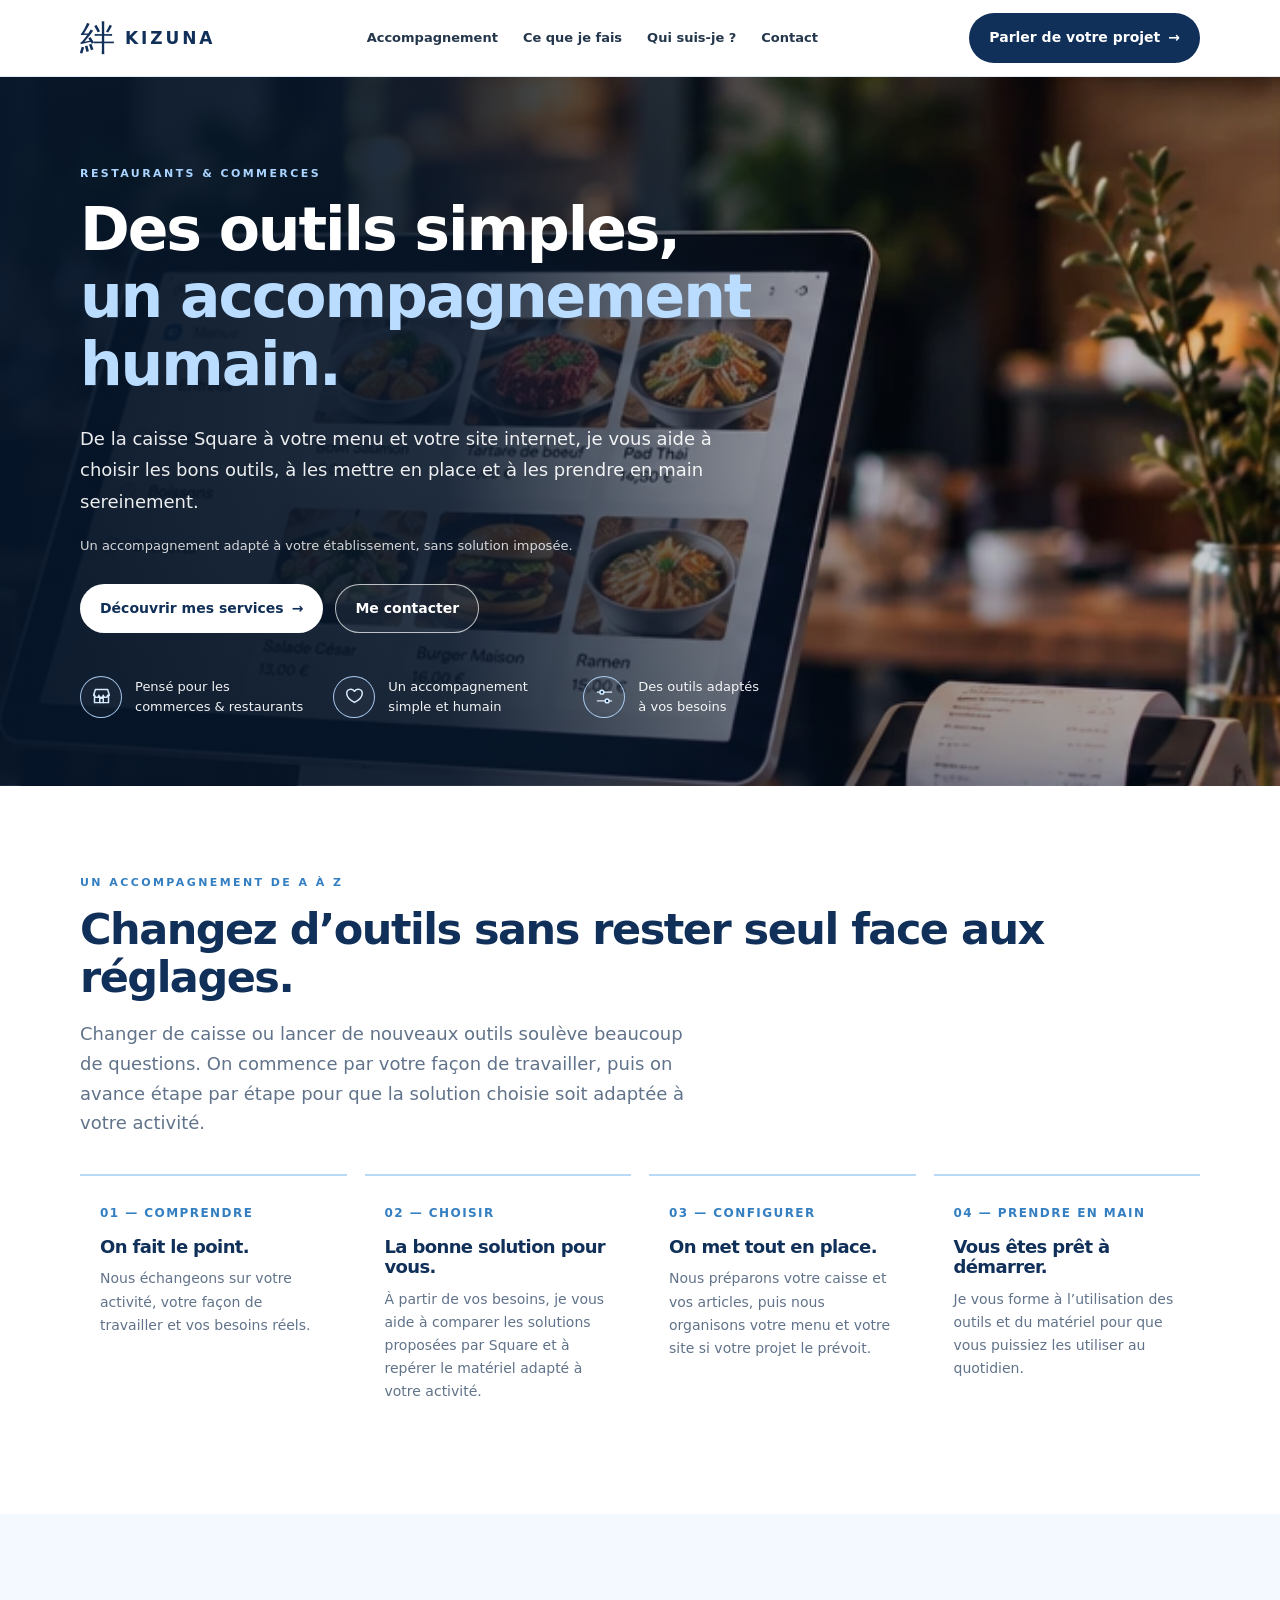
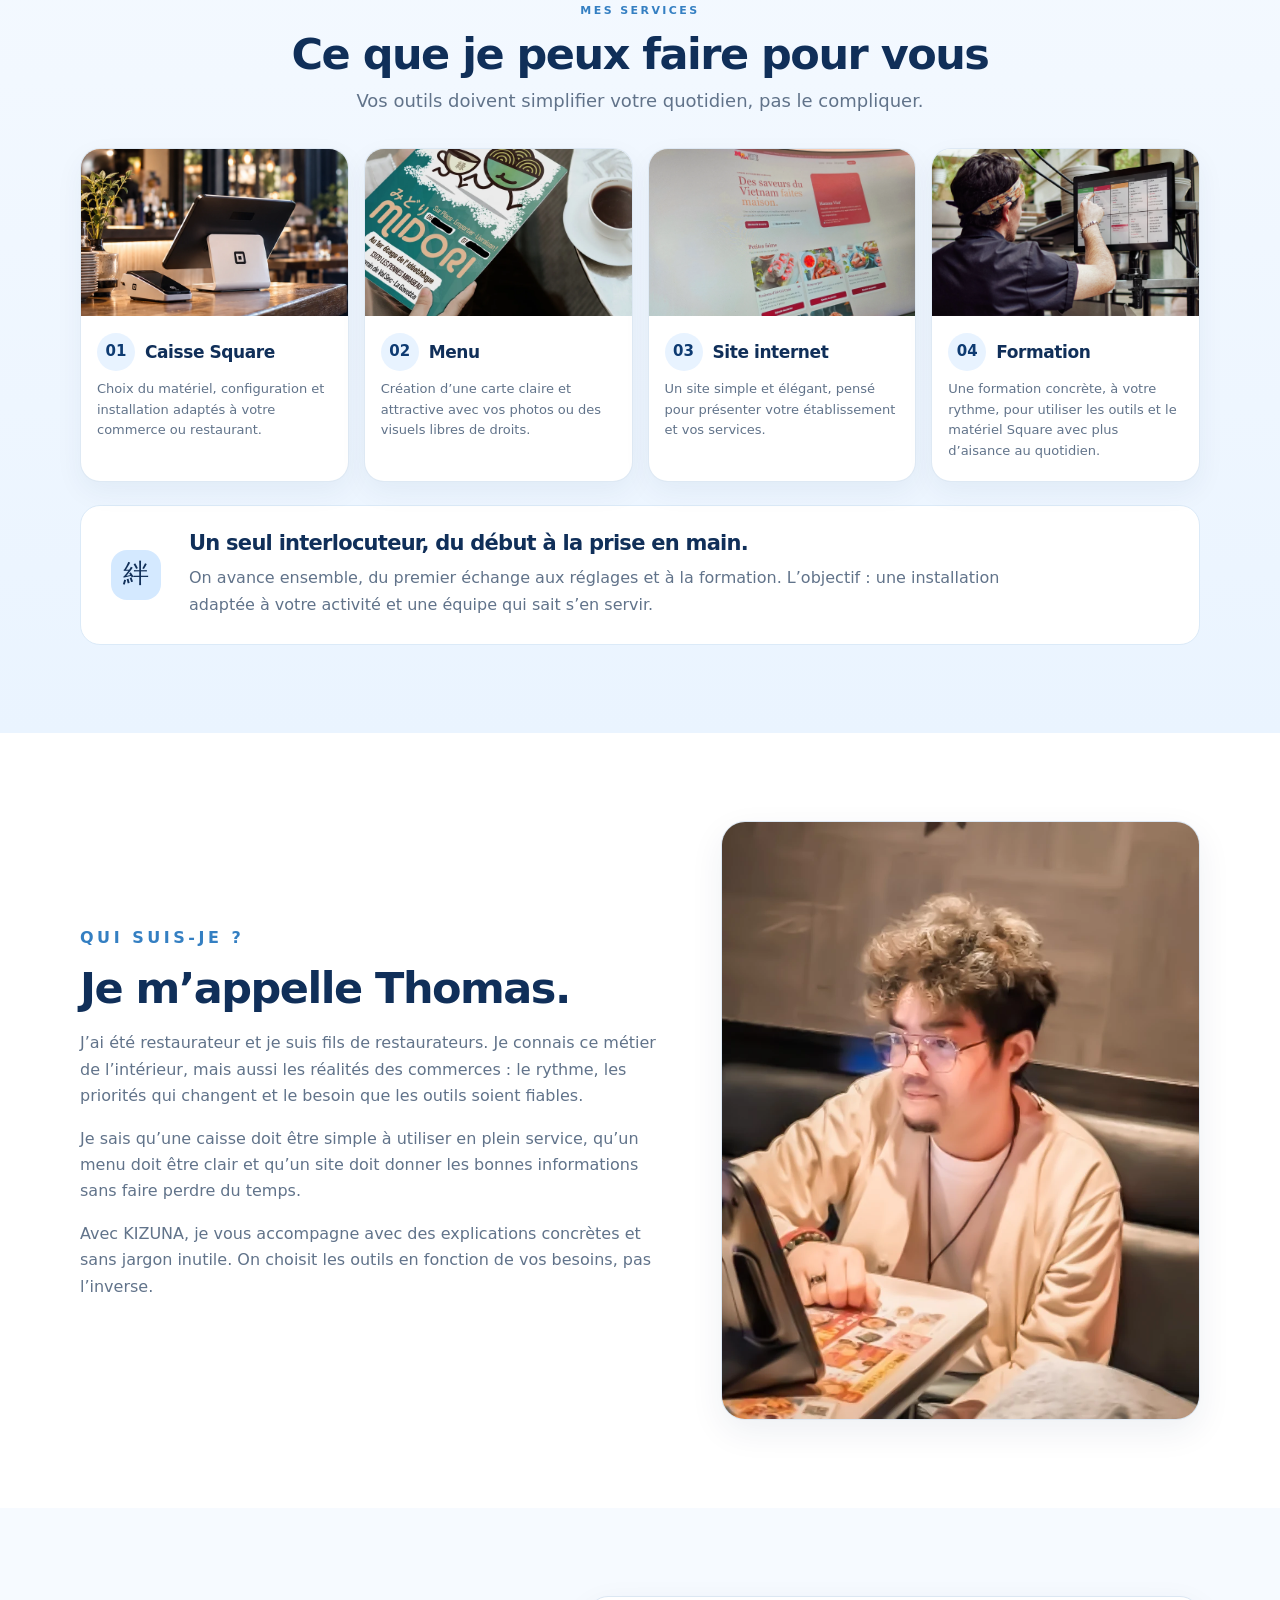
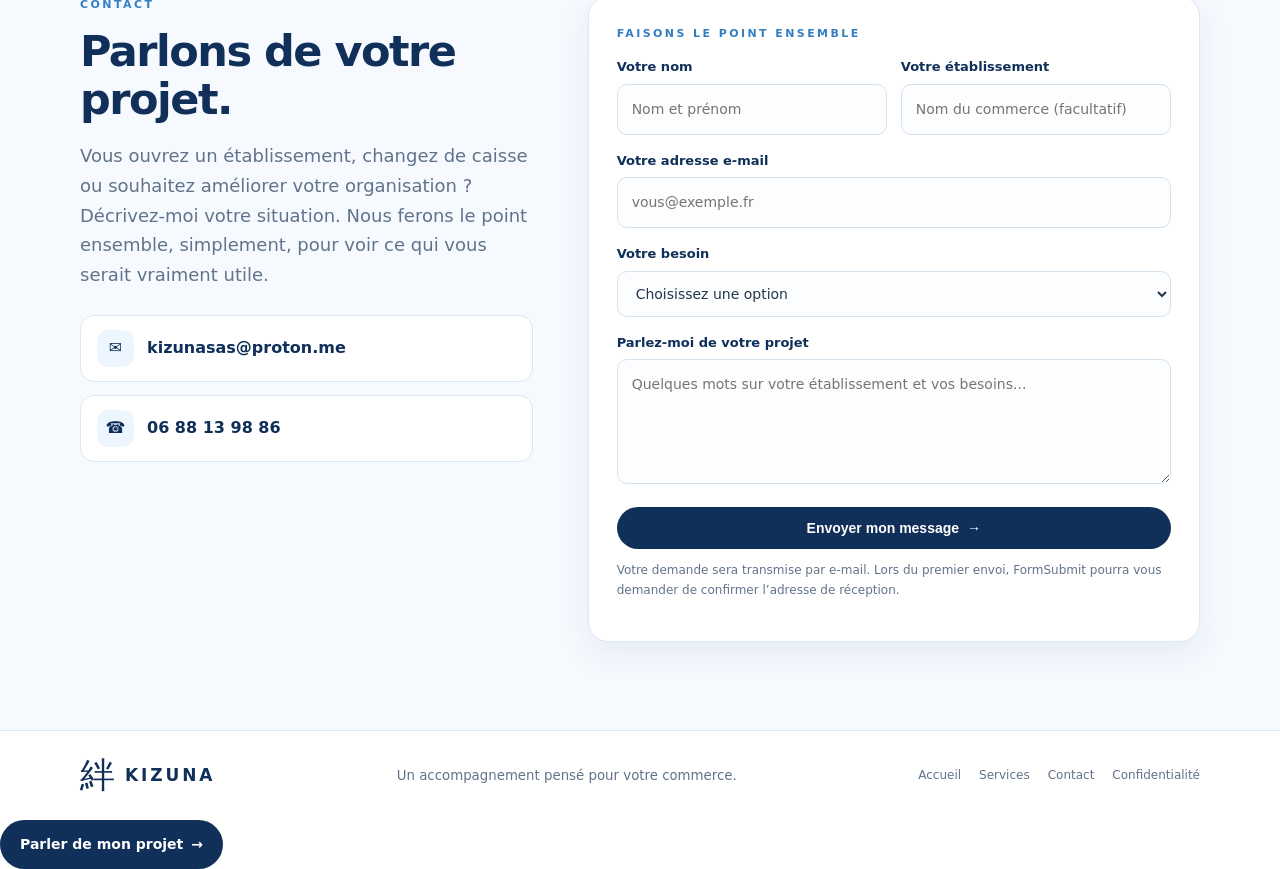
==== index.html @ bb104d3d "Add files via upload" ====
<!doctype html>
<html lang="fr">
<head>
<meta charset="utf-8"><meta name="viewport" content="width=device-width, initial-scale=1">
<meta name="description" content="KIZUNA accompagne les commerçants et restaurateurs dans le choix et la mise en place de leur caisse Square, la création de menus et de sites internet, et la prise en main de leurs outils.">
<meta name="theme-color" content="#102f59">
<meta property="og:type" content="website">
<meta property="og:locale" content="fr_FR">
<meta property="og:site_name" content="KIZUNA">
<meta property="og:title" content="KIZUNA — Votre commerce, bien accompagné">
<meta property="og:description" content="Un accompagnement simple et humain pour votre caisse Square, votre menu, votre site internet et la prise en main de vos outils.">
<meta property="og:image" content="https://VOTRE-DOMAINE.fr/assets/og-kizuna.jpg">
<meta property="og:image:width" content="1200"><meta property="og:image:height" content="630">
<meta name="twitter:card" content="summary_large_image">
<link rel="icon" href="assets/favicon.svg" type="image/svg+xml">
<link rel="icon" href="assets/favicon-32.png" sizes="32x32" type="image/png">
<link rel="icon" href="assets/favicon-16.png" sizes="16x16" type="image/png">
<link rel="apple-touch-icon" href="assets/apple-touch-icon.png">
<link rel="preload" as="image" href="assets/hero-restaurant.webp" fetchpriority="high">
<title>KIZUNA — Un accompagnement simple pour votre commerce</title>
<style>
:root{--navy:#102f59;--blue:#347fc2;--pale:#edf6ff;--pale2:#f6faff;--ink:#24364b;--muted:#61738a;--line:#dbe7f3;--white:#fff;--radius:20px;--shadow:0 12px 34px rgba(16,47,89,.07)}
*{box-sizing:border-box}html{scroll-behavior:smooth;scroll-padding-top:90px}body{margin:0;font-family:Inter,ui-sans-serif,system-ui,-apple-system,BlinkMacSystemFont,"Segoe UI",sans-serif;color:var(--ink);background:#fff;line-height:1.65}a{color:inherit} .wrap{width:min(1120px,calc(100% - 40px));margin-inline:auto}
header{position:sticky;top:0;z-index:20;background:rgba(255,255,255,.94);backdrop-filter:blur(12px);border-bottom:1px solid rgba(219,231,243,.8)}.nav{min-height:76px;display:flex;align-items:center;justify-content:space-between;gap:22px}.brand{display:flex;align-items:center;gap:10px;text-decoration:none;color:var(--navy);font-weight:800;letter-spacing:.18em}.brand-mark{font-family:serif;font-size:35px;line-height:1;color:var(--navy);font-weight:500;letter-spacing:0}.brand-name{font-size:17px}.navlinks{display:flex;align-items:center;gap:25px}.navlinks a{text-decoration:none;font-size:13px;font-weight:650;color:var(--ink)}.navlinks a:hover{color:var(--blue)}.nav-cta,.btn{display:inline-flex;justify-content:center;align-items:center;gap:8px;border-radius:999px;padding:12px 19px;font-size:14px;font-weight:750;text-decoration:none;border:1px solid transparent;transition:.2s}.nav-cta,.btn-primary{background:var(--navy);color:#fff}.nav-cta:hover,.btn-primary:hover{background:#1c477b;transform:translateY(-1px)}.btn-secondary{border-color:#b9d3ed;color:var(--navy);background:white}.btn-secondary:hover{background:var(--pale)}
section{padding:88px 0}.eyebrow{font-size:11px;letter-spacing:.22em;text-transform:uppercase;color:var(--blue);font-weight:800;margin:0 0 13px}h1,h2,h3,p{margin-top:0}h1,h2,h3{color:var(--navy);letter-spacing:-.035em;line-height:1.12}h1{font-size:clamp(42px,6vw,68px);max-width:720px;margin-bottom:22px}h2{font-size:clamp(30px,4vw,43px);margin-bottom:18px}h3{font-size:21px;margin-bottom:10px}p{color:var(--muted)}.lead{font-size:18px;max-width:620px}.hero{padding:82px 0 86px;background:radial-gradient(ellipse at 90% 15%,#e0f0ff 0,transparent 34%),linear-gradient(180deg,#fff 0%,#f8fbff 100%)}.hero-grid{display:grid;grid-template-columns:1.12fr .88fr;gap:55px;align-items:center}.hero h1 span{color:var(--blue)}.hero-actions{display:flex;flex-wrap:wrap;gap:12px;margin-top:27px}.hero-note{font-size:12px;margin-top:22px}.visual-placeholder{min-height:350px;border-radius:28px;background:linear-gradient(145deg,#e4f2ff,#f7fbff);border:1px solid #d5e8fa;display:grid;place-items:center;position:relative;overflow:hidden}.visual-placeholder.hero-photo{min-height:350px;background:#edf6ff}.hero-photo img{width:100%;height:100%;min-height:350px;object-fit:cover;display:block}.visual-placeholder:not(.hero-photo):before,.visual-placeholder:not(.hero-photo):after{content:"";position:absolute;border:1px solid rgba(52,127,194,.22);border-radius:50%;width:250px;height:250px}.visual-placeholder:after{width:330px;height:330px}.placeholder-inner{position:relative;z-index:1;text-align:center;padding:24px}.placeholder-icon{width:62px;height:62px;border:1.5px solid #8ab7e2;border-radius:18px;display:grid;place-items:center;color:var(--blue);font-size:28px;margin:0 auto 15px}.placeholder-inner strong{display:block;color:var(--navy)}.placeholder-inner small{color:var(--muted)}
.soft{background:var(--pale2)}.intro-grid{display:grid;grid-template-columns:.9fr 1.1fr;gap:70px;align-items:center}.intro-mark{border-radius:var(--radius);background:var(--pale);min-height:245px;display:grid;place-items:center}.intro-mark span{font-family:serif;font-size:100px;color:var(--navy);font-weight:400}.intro-copy p{font-size:17px}.service-grid{display:grid;grid-template-columns:repeat(2,minmax(0,1fr));gap:18px;margin-top:35px}.service{padding:27px;border:1px solid var(--line);border-radius:var(--radius);background:#fff;box-shadow:var(--shadow)}.service-number{font-size:12px;font-weight:800;color:var(--blue);letter-spacing:.15em;margin-bottom:15px}.service p{margin-bottom:0}.service-wide{grid-column:1/-1;display:grid;grid-template-columns:60px 1fr;gap:15px;align-items:start;background:var(--pale2)}.service-symbol{width:48px;height:48px;border-radius:15px;background:#e0efff;display:grid;place-items:center;color:var(--navy);font-size:22px}
.process{display:grid;grid-template-columns:repeat(4,minmax(0,1fr));gap:18px;margin-top:36px}.step{padding:23px 20px;border-top:2px solid #b9d9f6;background:#fff}.step-num{font-size:12px;color:var(--blue);font-weight:800;letter-spacing:.12em}.step h3{margin-top:12px;font-size:18px}.step p{font-size:14px;margin-bottom:0}.about-grid{display:grid;grid-template-columns:1.1fr .9fr;gap:55px;align-items:center}.about-copy p{font-size:16px}.about-card{background:#fff;border:1px solid var(--line);border-radius:var(--radius);padding:30px;box-shadow:var(--shadow)}.about-card .brand-mark{font-size:60px;display:block;margin-bottom:14px}.about-card p{margin:0}
.contact-grid{display:grid;grid-template-columns:.85fr 1.15fr;gap:55px;align-items:start}.contact-info{display:grid;gap:13px;margin-top:25px}.contact-link{display:flex;align-items:center;gap:13px;padding:14px 16px;border:1px solid var(--line);border-radius:14px;text-decoration:none;background:white;font-weight:700;color:var(--navy);overflow-wrap:anywhere}.contact-link span:first-child{width:37px;height:37px;border-radius:11px;background:var(--pale);display:grid;place-items:center}.form-card{padding:28px;border:1px solid var(--line);border-radius:var(--radius);box-shadow:var(--shadow);background:#fff}.form-card label{display:block;font-size:13px;font-weight:750;color:var(--navy);margin-bottom:6px}.form-row{display:grid;grid-template-columns:1fr 1fr;gap:14px}.field{margin-bottom:15px}.field input,.field select,.field textarea{width:100%;border:1px solid #d5e1ed;background:#fbfdff;border-radius:10px;padding:13px 14px;font:inherit;font-size:14px;color:var(--ink);outline:none}.field input:focus,.field select:focus,.field textarea:focus{border-color:#78aee0;box-shadow:0 0 0 3px #e5f2ff}.field textarea{min-height:125px;resize:vertical}.form-card .btn{width:100%;cursor:pointer}.form-hint{font-size:12px;margin:12px 0 0}.footer{padding:27px 0;border-top:1px solid var(--line)}.footer-inner{display:flex;justify-content:space-between;align-items:center;gap:20px}.footer small{color:var(--muted)}.footer-links{display:flex;gap:18px;flex-wrap:wrap}.footer-links a{font-size:12px;text-decoration:none;color:var(--muted)}
@media(max-width:850px){.nav{flex-wrap:wrap;padding:13px 0}.navlinks{order:3;width:100%;overflow:auto;gap:20px;padding:4px 0 7px}.navlinks a{white-space:nowrap}.nav-cta{margin-left:auto}.hero-grid,.intro-grid,.about-grid,.contact-grid{grid-template-columns:1fr;gap:30px}.visual-placeholder{min-height:260px}.hero-photo img{min-height:260px}.intro-mark{min-height:180px}.intro-mark span{font-size:76px}.process{grid-template-columns:repeat(2,minmax(0,1fr))}.hero{padding-top:58px}section{padding:65px 0}}
@media(max-width:540px){.wrap{width:min(100% - 30px,1120px)}.brand-name{font-size:15px}.brand-mark{font-size:30px}.nav-cta{padding:10px 13px;font-size:12px}.navlinks{gap:17px}.navlinks a{font-size:12px}h1{font-size:42px}.lead{font-size:16px}.service-grid{grid-template-columns:1fr}.service-wide{grid-column:auto;grid-template-columns:45px 1fr;padding:22px}.service-symbol{width:40px;height:40px}.process{grid-template-columns:1fr;gap:12px}.step{padding:20px}.form-row{grid-template-columns:1fr;gap:0}.form-card{padding:20px}.footer-inner{align-items:flex-start;flex-direction:column}.hero-actions .btn{width:100%}}

/* Photos réelles fournies pour KIZUNA */
.photo-frame{overflow:hidden;border-radius:24px;background:#edf5fc;border:1px solid var(--line);box-shadow:var(--shadow)}
.photo-frame img{display:block;width:100%;height:100%;object-fit:cover}
.hero-photo{min-height:350px;aspect-ratio:4/3}
.hero-photo img{object-position:center}
.about-photo{height:100%;min-height:380px;aspect-ratio:4/5}
.about-photo img{object-position:center 34%}
.service-grid{align-items:stretch}
.service.has-photo{padding:0;overflow:hidden}
.service.has-photo .service-photo{width:100%;aspect-ratio:16/9;display:block;object-fit:cover;background:#edf5fc;border-bottom:1px solid var(--line)}
.service.has-photo .service-copy{padding:23px 24px 25px}
.service.has-photo.menu-service .service-photo{object-fit:contain;background:#f7f9fc;padding:8px}
.service.has-photo.site-service .service-photo{object-position:center}
@media(max-width:850px){.hero-photo{min-height:260px}.about-photo{min-height:320px;aspect-ratio:5/4}}


/* Services section — consistent, alternating horizontal layouts */
.service-list{display:grid;gap:22px;margin-top:36px}
.service-row{display:grid;grid-template-columns:minmax(0,1fr) minmax(0,1fr);align-items:stretch;gap:clamp(24px,4vw,54px);padding:22px;background:#fff;border:1px solid var(--line);border-radius:var(--radius);box-shadow:var(--shadow);overflow:hidden}
.service-row.reverse .service-visual{order:2}
.service-row.reverse .service-content{order:1}
.service-visual{min-height:260px;aspect-ratio:16/10;overflow:hidden;border-radius:calc(var(--radius) - 8px);background:#edf5fc;display:flex;align-items:center;justify-content:center}
.service-visual img{display:block;width:100%;height:100%;min-height:260px;object-fit:cover}
.service-visual.menu-visual{background:#f7f8fa}
.service-visual.menu-visual img{width:100%;height:100%;object-fit:contain;padding:10px;min-height:260px}
.service-content{align-self:center;padding:18px clamp(0px,2vw,18px)}
.service-content .service-number{margin-bottom:14px}
.service-content h3{font-size:clamp(23px,2.5vw,31px);line-height:1.15;max-width:16ch;margin-bottom:15px}
.service-content p{font-size:16px;line-height:1.75;max-width:52ch;margin-bottom:0}
.service-promise{display:grid;grid-template-columns:58px 1fr;gap:20px;align-items:center;margin-top:24px;padding:26px 30px;background:#e8f3ff;border-radius:var(--radius)}
.service-promise-mark{width:50px;height:50px;border-radius:16px;background:#d4e9ff;display:grid;place-items:center;color:var(--navy);font-size:26px}
.service-promise h3{font-size:21px;margin:0 0 8px}
.service-promise p{margin:0;line-height:1.7;max-width:80ch}
@media(max-width:760px){
 .service-list{gap:16px}
 .service-row{grid-template-columns:1fr;gap:12px;padding:14px}
 .service-row.reverse .service-visual,.service-row.reverse .service-content{order:initial}
 .service-visual{aspect-ratio:16/9;min-height:0}
 .service-visual img{min-height:0}
 .service-visual.menu-visual img{min-height:0;max-height:330px}
 .service-content{padding:12px 8px 10px}
 .service-content h3{font-size:25px}
 .service-content p{font-size:15px}
 .service-promise{grid-template-columns:44px 1fr;gap:14px;padding:20px}
 .service-promise-mark{width:42px;height:42px;font-size:22px}
}


/* Accessibility, validation, cookie consent and mobile conversion CTA */
.field-error{display:none;color:#a52828;font-size:12px;margin:6px 0 0}
.field.invalid input,.field.invalid select,.field.invalid textarea{border-color:#b42318;background:#fffafa;box-shadow:0 0 0 2px rgba(180,35,24,.08)}
.field.invalid .field-error{display:block}
.form-status-error{color:#a52828!important;font-weight:700}
.form-status-success{color:#1d6b46!important;font-weight:700}
@media(prefers-reduced-motion:reduce){html{scroll-behavior:auto}*,*:before,*:after{transition:none!important;animation:none!important}}


/* KIZUNA refreshed visual identity: image-led hero and four consistent service cards */
.hero-photo-section{position:relative;isolation:isolate;min-height:560px;padding:88px 0 68px;background:#061b33;overflow:hidden}
.hero-backdrop{position:absolute;inset:0;z-index:-2;background-image:linear-gradient(90deg,rgba(5,20,39,.96) 0%,rgba(5,20,39,.88) 35%,rgba(5,20,39,.28) 68%,rgba(5,20,39,.12) 100%),url("assets/hero-restaurant.webp");background-size:cover;background-position:center 55%}
.hero-photo-section:after{content:"";position:absolute;inset:0;z-index:-1;background:linear-gradient(0deg,rgba(5,20,39,.28),transparent 45%);pointer-events:none}
.hero-content{position:relative;z-index:1;color:#fff;max-width:1120px}
.hero-photo-section .eyebrow{color:#a9d4ff}
.hero-photo-section h1{color:#fff;max-width:860px;font-size:clamp(42px,4.7vw,60px);line-height:1.12;margin-bottom:25px}
.hero-photo-section h1 span{color:#b9dcff}
.hero-photo-section .lead{color:rgba(255,255,255,.92);max-width:650px;font-size:18px;line-height:1.75}
.hero-photo-section .btn-primary{background:#fff;color:#102f59}
.hero-photo-section .btn-primary:hover{background:#e7f3ff}
.hero-photo-section .btn-secondary{color:#fff;background:rgba(255,255,255,.06);border-color:rgba(255,255,255,.7)}
.hero-photo-section .btn-secondary:hover{background:rgba(255,255,255,.15)}
.hero-trust{display:flex;flex-wrap:wrap;gap:30px;margin-top:43px;max-width:900px}
.hero-trust>div{display:flex;align-items:center;gap:13px;color:rgba(255,255,255,.94);font-size:13px;line-height:1.55;min-width:220px}
.trust-icon{width:42px;height:42px;flex:0 0 42px;border:1px solid rgba(183,218,255,.9);border-radius:50%;display:grid;place-items:center;color:#d8ebff;background:rgba(255,255,255,.035)}
.trust-icon svg{display:block;width:21px;height:21px;fill:none;stroke:currentColor;stroke-width:1.7;stroke-linecap:round;stroke-linejoin:round}
.services-section{background:linear-gradient(180deg,#f4f9ff 0%,#eaf4ff 100%)}
.section-heading{text-align:center;max-width:800px;margin:0 auto 32px}
.section-heading .eyebrow{margin-bottom:10px}
.section-heading h2{margin-bottom:8px}
.section-heading .lead{max-width:none;margin:0 auto;font-size:18px}
.service-cards{display:grid;grid-template-columns:repeat(4,minmax(0,1fr));gap:15px;align-items:stretch}
.service-card{background:#fff;border:1px solid rgba(219,231,243,.9);border-radius:20px;overflow:hidden;box-shadow:0 10px 28px rgba(16,47,89,.055);transition:transform .2s ease,box-shadow .2s ease;min-width:0}
.service-card:hover{transform:translateY(-3px);box-shadow:0 16px 34px rgba(16,47,89,.11)}
.service-card-image{aspect-ratio:16/10;overflow:hidden;background:#e8f2fc}
.service-card-image img{display:block;width:100%;height:100%;object-fit:cover}
.service-card-image.menu-card-image{background:#f7f9fc}
.service-card-image.menu-card-image img{object-fit:contain;padding:6px}
.service-card-body{padding:17px 16px 19px}
.service-card-title{display:flex;align-items:center;gap:10px;margin-bottom:8px}
.service-card-number{width:38px;height:38px;flex:0 0 38px;border-radius:50%;display:grid;place-items:center;background:#e8f3ff;color:#0e3b72;font-size:15px;font-weight:800}
.service-card-title h3{font-size:17px;line-height:1.2;margin:0;letter-spacing:-.025em}
.service-card-body p{font-size:13px;line-height:1.6;margin:0 0 14px}
.service-card-body>a{display:inline-flex;align-items:center;gap:8px;text-decoration:none;color:var(--navy);font-size:12px;font-weight:800}
.service-card-body>a span{font-size:17px;transition:transform .2s ease}
.service-card-body>a:hover span{transform:translateX(3px)}
.service-promise{margin-top:23px;background:#fff;border:1px solid #dbeaf8}
.service-promise-mark{font-family:serif}
@media(max-width:980px){
 .service-cards{grid-template-columns:repeat(2,minmax(0,1fr))}
 .hero-photo-section{min-height:470px}
 .hero-backdrop{background-position:58% center}
}
@media(max-width:600px){
 .hero-photo-section{padding:58px 0 46px;min-height:0}
 .hero-backdrop{background-image:linear-gradient(90deg,rgba(5,20,39,.92),rgba(5,20,39,.78)),url("assets/hero-restaurant.webp");background-position:center}
 .hero-photo-section h1{font-size:clamp(39px,8.8vw,48px);line-height:1.12;max-width:100%;margin-bottom:22px}
 .hero-photo-section .lead{font-size:16px}
 .hero-trust{gap:17px;margin-top:32px}
 .hero-trust>div{flex:1 1 100%;font-size:12px;min-width:0}
 .trust-icon{width:38px;height:38px;flex-basis:38px}
 .section-heading{text-align:left;margin-bottom:23px}
 .section-heading .lead{margin:0;font-size:16px}
 .service-cards{grid-template-columns:1fr;gap:14px}
 .service-card{display:block}
 .service-card-image{height:auto;min-height:0;aspect-ratio:16/9}
 .service-card-body{padding:20px 19px 22px}
 .service-card-title{align-items:center;gap:10px}
 .service-card-number{width:34px;height:34px;flex-basis:34px;font-size:13px}
 .service-card-title h3{font-size:17px;padding-top:0}
 .service-card-body p{font-size:14px;line-height:1.65;margin-bottom:0}
 .service-card-body>a{font-size:12px}
 .service-promise{grid-template-columns:42px 1fr;padding:18px;gap:13px}
 .service-promise-mark{width:40px;height:40px;font-size:21px}
 .service-promise h3{font-size:18px}
 .service-promise p{font-size:14px}
}


/* Final polish for service cards */
.service-card-body{min-height:154px;display:flex;flex-direction:column;justify-content:flex-start}
.service-card-body p{margin-bottom:0}
.service-card-image.menu-card-image img{object-fit:cover;padding:0;object-position:center 54%}
@media(max-width:600px){
 .service-card-body{min-height:0}
}


/* Finitions avant publication */
:focus-visible{outline:3px solid #75b7f0;outline-offset:3px}
section[id]{scroll-margin-top:96px}
.hero-note{color:rgba(255,255,255,.82);font-size:13px;margin:17px 0 0}
.service-card-image img{object-position:center}
.service-card-image.menu-card-image img{object-position:center 54%}
@media(max-width:600px){
 .service-card-image{min-height:170px}
 .service-card-image img{object-position:center}
 .service-card-image.menu-card-image img{object-position:center 54%}
}

</style>
</head>
<body>
<header><div class="wrap nav"><a class="brand" href="#accueil" aria-label="KIZUNA, accueil"><span class="brand-mark" aria-hidden="true">絆</span><span class="brand-name">KIZUNA</span></a><nav class="navlinks" aria-label="Navigation principale"><a href="#accompagnement">Accompagnement</a><a href="#services">Ce que je fais</a><a href="#apropos">Qui suis-je ?</a><a href="#contact">Contact</a></nav><a class="nav-cta" href="#contact">Parler de votre projet <span aria-hidden="true">→</span></a></div></header>
<main>
<section class="hero hero-photo-section" id="accueil">
  <div class="hero-backdrop" role="img" aria-label="Comptoir de restaurant avec terminal de caisse et écran de menu"></div>
  <div class="wrap hero-content">
    <p class="eyebrow">Restaurants & commerces</p>
    <h1>Des outils simples,<br><span>un accompagnement humain.</span></h1>
    <p class="lead">De la caisse Square à votre menu et votre site internet, je vous aide à choisir les bons outils, à les mettre en place et à les prendre en main sereinement.</p>
    <p class="hero-note">Un accompagnement adapté à votre établissement, sans solution imposée.</p>
    <div class="hero-actions">
      <a class="btn btn-primary" href="#services">Découvrir mes services <span aria-hidden="true">→</span></a>
      <a class="btn btn-secondary" href="#contact">Me contacter</a>
    </div>
    <div class="hero-trust">
      <div><span class="trust-icon" aria-hidden="true"><svg viewBox="0 0 24 24"><path d="M3 10.5 5 4h14l2 6.5"/><path d="M4 10.5v8.5h16v-8.5"/><path d="M4 10.5a2.5 2.5 0 0 0 5 0 2.5 2.5 0 0 0 5 0 2.5 2.5 0 0 0 5 0"/><path d="M10 19v-5h4v5"/></svg></span><span>Pensé pour les<br>commerces & restaurants</span></div>
      <div><span class="trust-icon" aria-hidden="true"><svg viewBox="0 0 24 24"><path d="M20.8 8.8c0 5.1-8.8 10-8.8 10s-8.8-4.9-8.8-10A4.7 4.7 0 0 1 12 6.1a4.7 4.7 0 0 1 8.8 2.7Z"/></svg></span><span>Un accompagnement<br>simple et humain</span></div>
      <div><span class="trust-icon" aria-hidden="true"><svg viewBox="0 0 24 24"><path d="M4 7h16M4 17h16"/><circle cx="9" cy="7" r="2.2" fill="#102f59"/><circle cx="15" cy="17" r="2.2" fill="#102f59"/></svg></span><span>Des outils adaptés<br>à vos besoins</span></div>
    </div>
  </div>
</section>
<section id="accompagnement"><div class="wrap"><p class="eyebrow">Un accompagnement de A à Z</p><h2>Changez d’outils sans rester seul face aux réglages.</h2><p class="lead">Changer de caisse ou lancer de nouveaux outils soulève beaucoup de questions. On commence par votre façon de travailler, puis on avance étape par étape pour que la solution choisie soit adaptée à votre activité.</p><div class="process"><article class="step"><span class="step-num">01 — COMPRENDRE</span><h3>On fait le point.</h3><p>Nous échangeons sur votre activité, votre façon de travailler et vos besoins réels.</p></article><article class="step"><span class="step-num">02 — CHOISIR</span><h3>La bonne solution pour vous.</h3><p>À partir de vos besoins, je vous aide à comparer les solutions proposées par Square et à repérer le matériel adapté à votre activité.</p></article><article class="step"><span class="step-num">03 — CONFIGURER</span><h3>On met tout en place.</h3><p>Nous préparons votre caisse et vos articles, puis nous organisons votre menu et votre site si votre projet le prévoit.</p></article><article class="step"><span class="step-num">04 — PRENDRE EN MAIN</span><h3>Vous êtes prêt à démarrer.</h3><p>Je vous forme à l’utilisation des outils et du matériel pour que vous puissiez les utiliser au quotidien.</p></article></div></div></section>
<section class="soft services-section" id="services">
  <div class="wrap">
    <div class="section-heading">
      <p class="eyebrow">Mes services</p>
      <h2>Ce que je peux faire pour vous</h2>
      <p class="lead">Vos outils doivent simplifier votre quotidien, pas le compliquer.</p>
    </div>
    <div class="service-cards">
      <article class="service-card">
        <div class="service-card-image"><img src="assets/caisse-square.webp" alt="Équipement de caisse Square présenté sur un comptoir de commerce" width="1440" height="900" loading="lazy"></div>
        <div class="service-card-body">
          <div class="service-card-title"><span class="service-card-number">01</span><h3>Caisse Square</h3></div>
          <p>Choix du matériel, configuration et installation adaptés à votre commerce ou restaurant.</p>
        </div>
      </article>
      <article class="service-card">
        <div class="service-card-image menu-card-image"><img src="assets/menu-horizontal.webp" alt="Menu de restaurant présenté dans un format horizontal" width="1440" height="900" loading="lazy"></div>
        <div class="service-card-body">
          <div class="service-card-title"><span class="service-card-number">02</span><h3>Menu</h3></div>
          <p>Création d’une carte claire et attractive avec vos photos ou des visuels libres de droits.</p>
        </div>
      </article>
      <article class="service-card">
        <div class="service-card-image"><img src="assets/site-restaurant.webp" alt="Exemple de site internet pour un restaurant" width="1440" height="900" loading="lazy"></div>
        <div class="service-card-body">
          <div class="service-card-title"><span class="service-card-number">03</span><h3>Site internet</h3></div>
          <p>Un site simple et élégant, pensé pour présenter votre établissement et vos services.</p>
        </div>
      </article>
      <article class="service-card">
        <div class="service-card-image"><img src="assets/formation-terrain.webp" alt="Professionnel de la restauration utilisant un écran de commandes" width="1440" height="900" loading="lazy"></div>
        <div class="service-card-body">
          <div class="service-card-title"><span class="service-card-number">04</span><h3>Formation</h3></div>
          <p>Une formation concrète, à votre rythme, pour utiliser les outils et le matériel Square avec plus d’aisance au quotidien.</p>
        </div>
      </article>
    </div>
    <div class="service-promise">
      <span class="service-promise-mark" aria-hidden="true">絆</span>
      <div>
        <h3>Un seul interlocuteur, du début à la prise en main.</h3>
        <p>On avance ensemble, du premier échange aux réglages et à la formation. L’objectif : une installation adaptée à votre activité et une équipe qui sait s’en servir.</p>
      </div>
    </div>
  </div>
</section>
<section id="apropos"><div class="wrap about-grid"><div class="about-copy"><p class="eyebrow">Qui suis-je ?</p><h2>Je m’appelle Thomas.</h2><p>J’ai été restaurateur et je suis fils de restaurateurs. Je connais ce métier de l’intérieur, mais aussi les réalités des commerces : le rythme, les priorités qui changent et le besoin que les outils soient fiables.</p><p>Je sais qu’une caisse doit être simple à utiliser en plein service, qu’un menu doit être clair et qu’un site doit donner les bonnes informations sans faire perdre du temps.</p><p>Avec KIZUNA, je vous accompagne avec des explications concrètes et sans jargon inutile. On choisit les outils en fonction de vos besoins, pas l’inverse.</p></div><aside class="photo-frame about-photo"><img src="assets/portrait-terrain.webp" alt="Portrait en situation de travail dans un restaurant" loading="lazy"></aside></div></section>
<section class="soft" id="contact"><div class="wrap contact-grid"><div><p class="eyebrow">Contact</p><h2>Parlons de votre projet.</h2><p class="lead">Vous ouvrez un établissement, changez de caisse ou souhaitez améliorer votre organisation ? Décrivez-moi votre situation. Nous ferons le point ensemble, simplement, pour voir ce qui vous serait vraiment utile.</p><div class="contact-info"><a class="contact-link" href="mailto:kizunasas@proton.me"><span aria-hidden="true">✉</span><span>kizunasas@proton.me</span></a><a class="contact-link" href="tel:+33688139886"><span aria-hidden="true">☎</span><span>06 88 13 98 86</span></a></div></div><form class="form-card" id="contact-form" name="contact-kizuna" method="POST" action="https://formsubmit.co/kizunasas@proton.me"><p class="eyebrow">Faisons le point ensemble</p><input type="hidden" name="_subject" value="Nouvelle demande depuis le site KIZUNA"><input type="hidden" name="_next" value="https://deltaraen.github.io/Kizuna-Studio/merci.html"><input type="hidden" name="_template" value="table"><input type="text" name="_honey" tabindex="-1" autocomplete="off" aria-hidden="true" style="position:absolute;left:-9999px;width:1px;height:1px"><div class="form-row"><div class="field"><label for="name">Votre nom</label><input id="name" name="name" autocomplete="name" required placeholder="Nom et prénom" aria-describedby="name-error"><p class="field-error" id="name-error">Merci d’indiquer votre nom.</p></div><div class="field"><label for="business">Votre établissement</label><input id="business" name="business" autocomplete="organization" placeholder="Nom du commerce (facultatif)"></div></div><div class="field"><label for="email">Votre adresse e-mail</label><input id="email" name="email" type="email" autocomplete="email" required placeholder="vous@exemple.fr" aria-describedby="email-error"><p class="field-error" id="email-error">Saisissez une adresse e-mail valide.</p></div><div class="field"><label for="project">Votre besoin</label><select id="project" name="project" required aria-describedby="project-error"><option value="" disabled selected>Choisissez une option</option><option>Choix et installation d’une caisse Square</option><option>Création ou mise en page d’un menu</option><option>Création d’un site internet</option><option>Formation aux outils Square</option><option>Un accompagnement complet</option><option>Autre demande</option></select><p class="field-error" id="project-error">Choisissez le sujet de votre demande.</p></div><div class="field"><label for="message">Parlez-moi de votre projet</label><textarea id="message" name="message" required placeholder="Quelques mots sur votre établissement et vos besoins..." aria-describedby="message-error"></textarea><p class="field-error" id="message-error">Ajoutez quelques mots sur votre projet.</p></div><button class="btn btn-primary" type="submit">Envoyer mon message <span aria-hidden="true">→</span></button><p class="form-hint">Votre demande sera transmise par e-mail. Lors du premier envoi, FormSubmit pourra vous demander de confirmer l’adresse de réception.</p><p id="form-status" class="form-hint" role="status" aria-live="polite"></p></form></div></section>
</main><footer class="footer"><div class="wrap footer-inner"><a class="brand" href="#accueil"><span class="brand-mark" aria-hidden="true">絆</span><span class="brand-name">KIZUNA</span></a><small>Un accompagnement pensé pour votre commerce.</small><div class="footer-links"><a href="#accueil">Accueil</a><a href="#services">Services</a><a href="#contact">Contact</a><a href="confidentialite.html">Confidentialité</a></div></div></footer>

<div class="mobile-sticky-cta" aria-label="Contact rapide"><a class="btn btn-primary" href="#contact">Parler de mon projet <span aria-hidden="true">→</span></a></div>

<script>
function setFieldError(id,invalid){
  const el=document.getElementById(id);
  const field=el.closest(".field");
  field.classList.toggle("invalid",invalid);
  el.setAttribute("aria-invalid",invalid?"true":"false");
}
document.getElementById("contact-form").addEventListener("submit",function(e){
  e.preventDefault();
  const form=this;
  const d=new FormData(form);
  const invalids={
    name:!String(d.get("name")||"").trim(),
    email:!/^[^\s@]+@[^\s@]+\.[^\s@]+$/.test(String(d.get("email")||"").trim()),
    project:!String(d.get("project")||"").trim(),
    message:!String(d.get("message")||"").trim()
  };
  Object.keys(invalids).forEach(id=>setFieldError(id,invalids[id]));
  const status=document.getElementById("form-status");
  if(Object.values(invalids).some(Boolean)){
    status.className="form-hint form-status-error";
    status.textContent="Certains champs sont à corriger. Vérifiez les indications affichées puis réessayez.";
    const first=Object.keys(invalids).find(id=>invalids[id]);
    document.getElementById(first).focus();
    return;
  }
  status.className="form-hint";
  status.textContent="Envoi en cours…";
  form.submit();
});
</script>

</body></html>
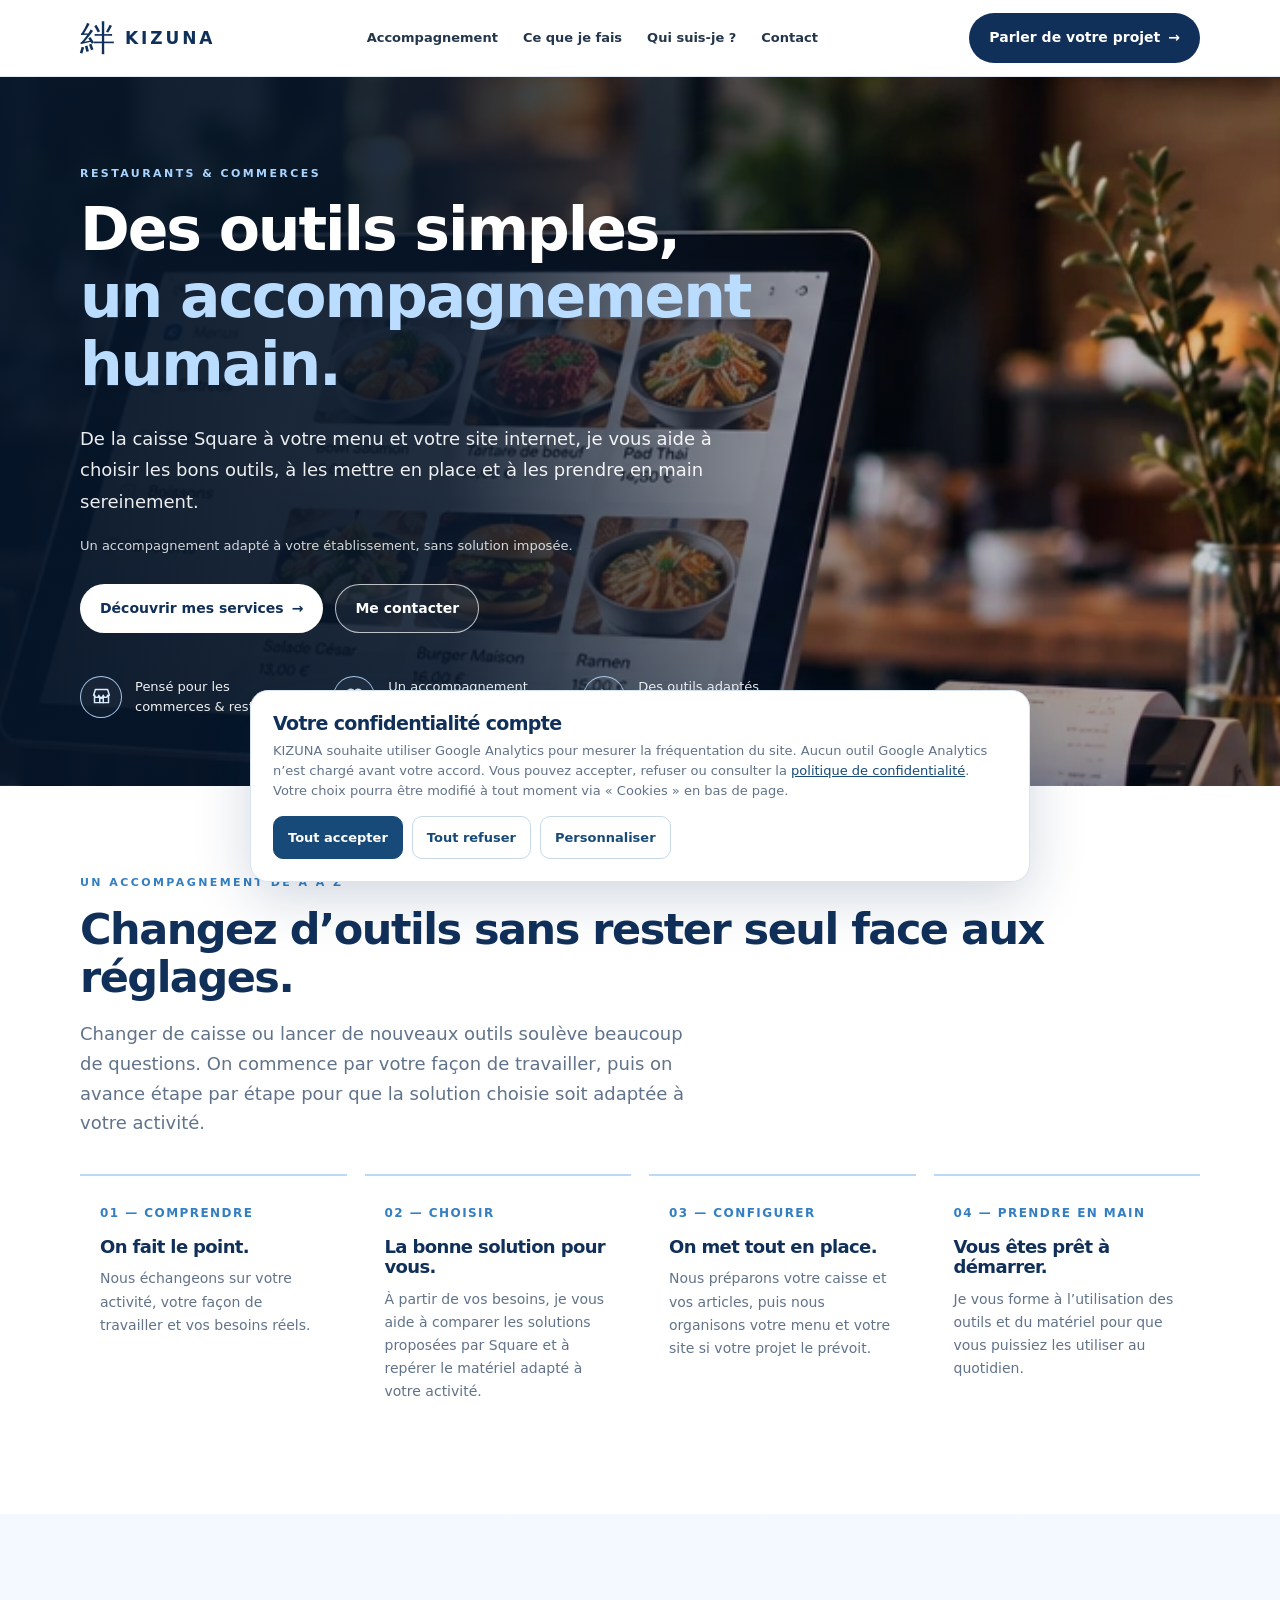
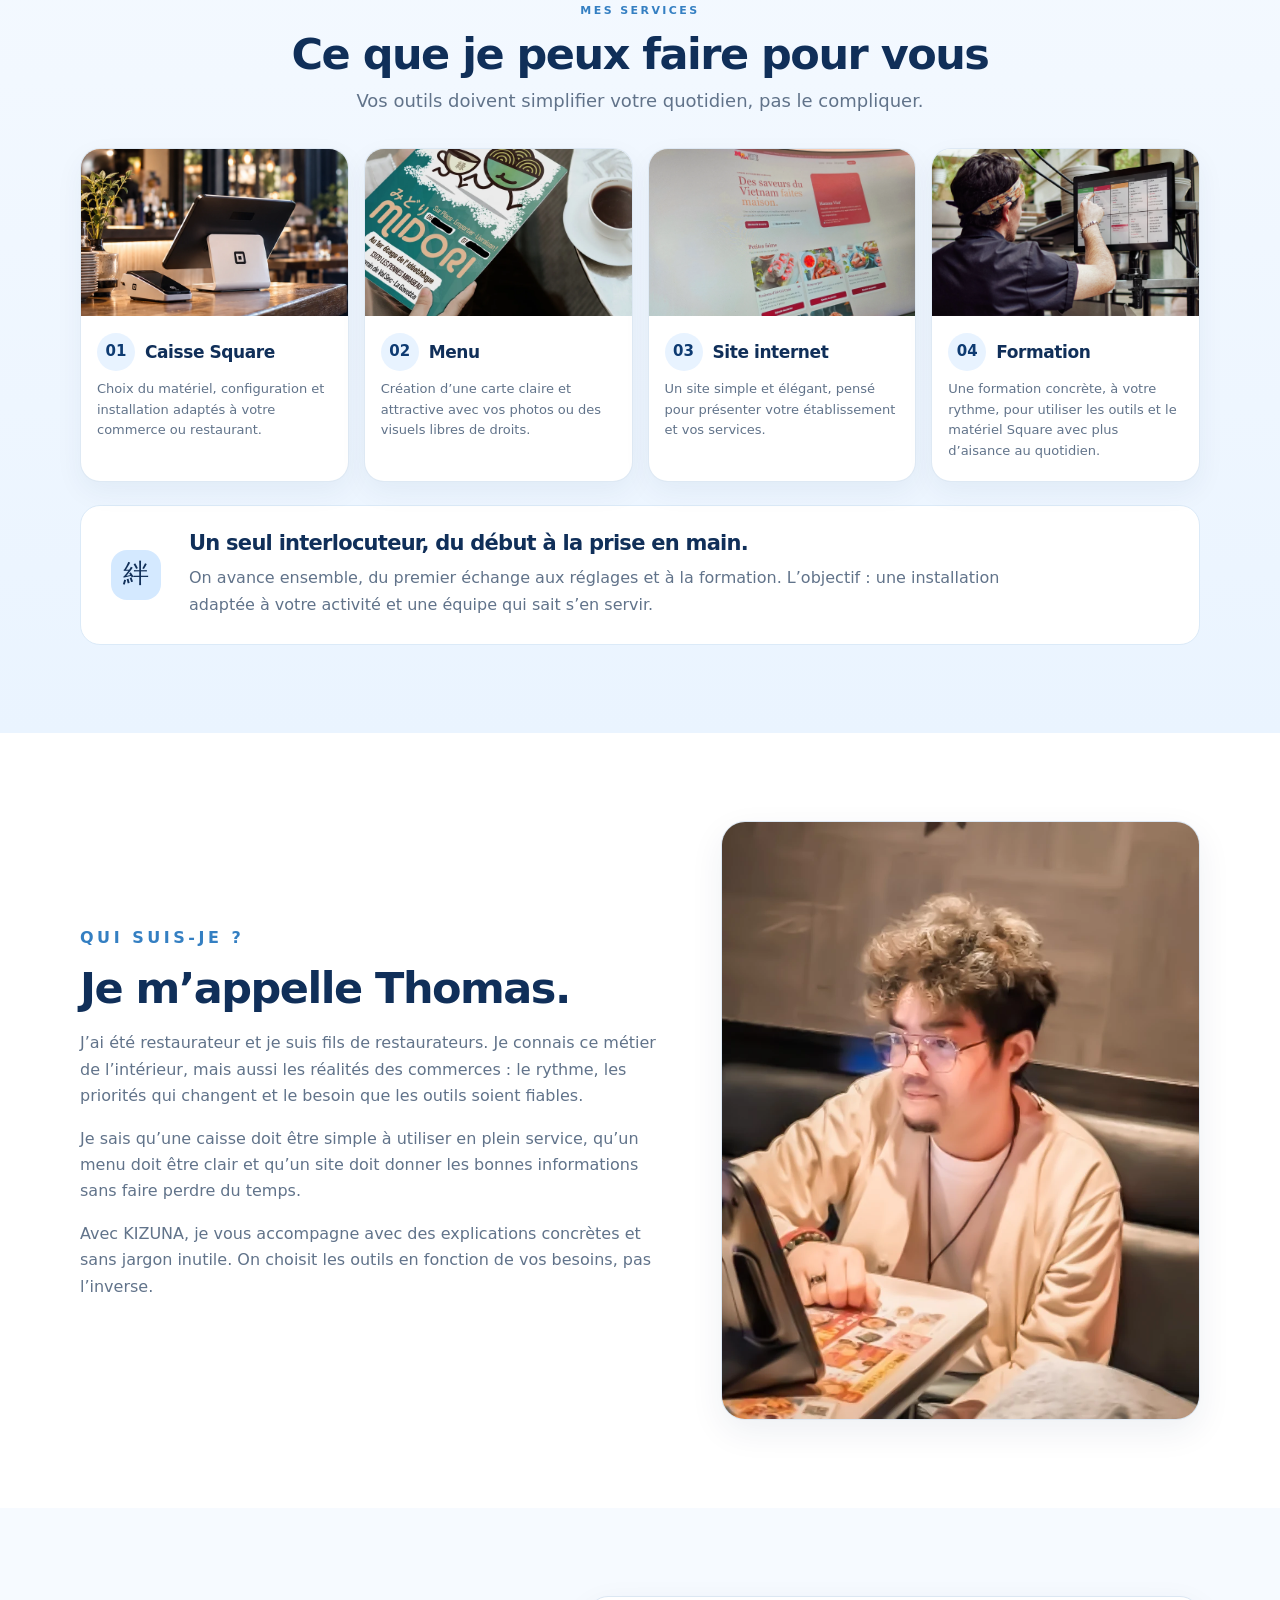
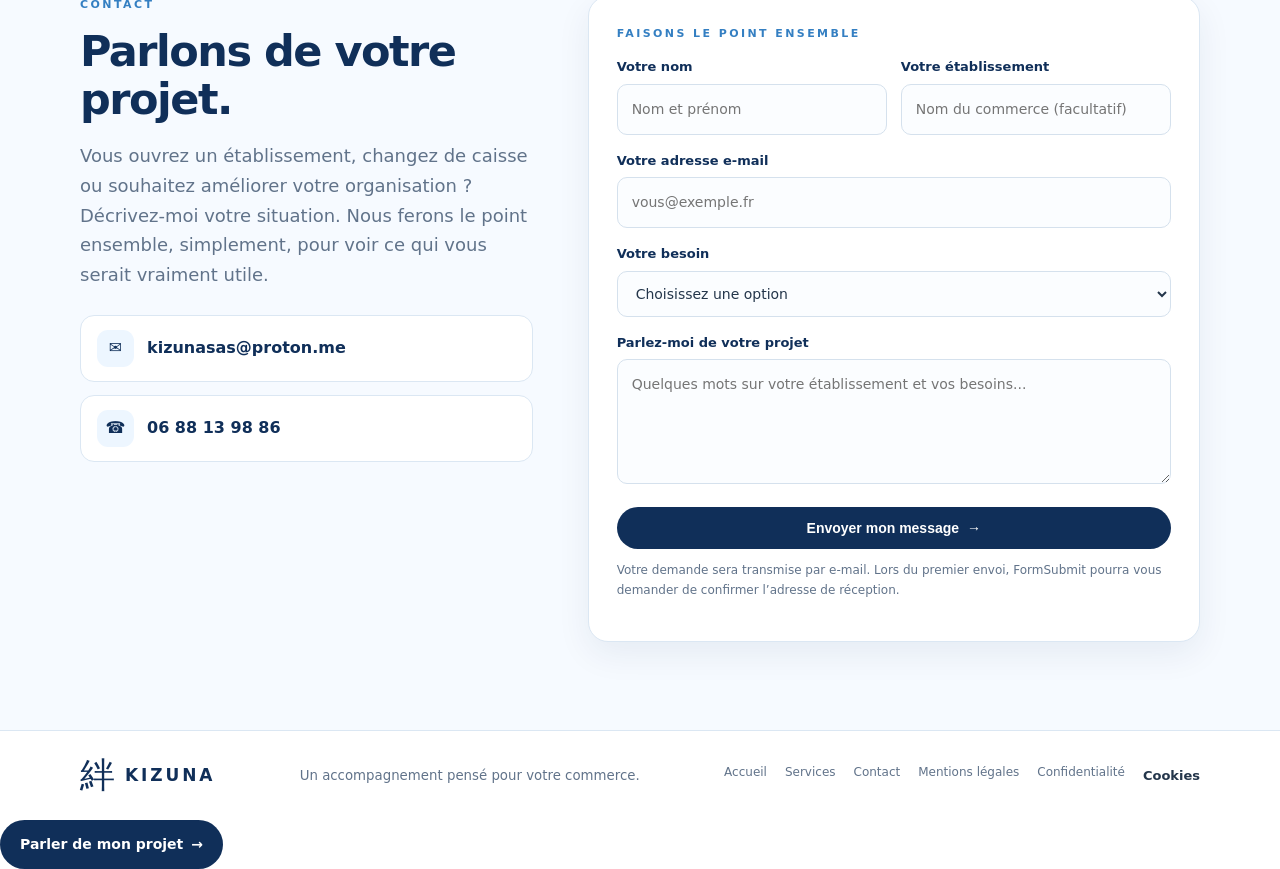
==== commit 417d6c2b: "Add files via upload" ====
--- a/index.html
+++ b/index.html
@@ -248,41 +248,50 @@
   </div>
 </section>
 <section id="apropos"><div class="wrap about-grid"><div class="about-copy"><p class="eyebrow">Qui suis-je ?</p><h2>Je m’appelle Thomas.</h2><p>J’ai été restaurateur et je suis fils de restaurateurs. Je connais ce métier de l’intérieur, mais aussi les réalités des commerces : le rythme, les priorités qui changent et le besoin que les outils soient fiables.</p><p>Je sais qu’une caisse doit être simple à utiliser en plein service, qu’un menu doit être clair et qu’un site doit donner les bonnes informations sans faire perdre du temps.</p><p>Avec KIZUNA, je vous accompagne avec des explications concrètes et sans jargon inutile. On choisit les outils en fonction de vos besoins, pas l’inverse.</p></div><aside class="photo-frame about-photo"><img src="assets/portrait-terrain.webp" alt="Portrait en situation de travail dans un restaurant" loading="lazy"></aside></div></section>
-<section class="soft" id="contact"><div class="wrap contact-grid"><div><p class="eyebrow">Contact</p><h2>Parlons de votre projet.</h2><p class="lead">Vous ouvrez un établissement, changez de caisse ou souhaitez améliorer votre organisation ? Décrivez-moi votre situation. Nous ferons le point ensemble, simplement, pour voir ce qui vous serait vraiment utile.</p><div class="contact-info"><a class="contact-link" href="mailto:kizunasas@proton.me"><span aria-hidden="true">✉</span><span>kizunasas@proton.me</span></a><a class="contact-link" href="tel:+33688139886"><span aria-hidden="true">☎</span><span>06 88 13 98 86</span></a></div></div><form class="form-card" id="contact-form" name="contact-kizuna" method="POST" action="https://formsubmit.co/kizunasas@proton.me"><p class="eyebrow">Faisons le point ensemble</p><input type="hidden" name="_subject" value="Nouvelle demande depuis le site KIZUNA"><input type="hidden" name="_next" value="https://deltaraen.github.io/Kizuna-Studio/merci.html"><input type="hidden" name="_template" value="table"><input type="text" name="_honey" tabindex="-1" autocomplete="off" aria-hidden="true" style="position:absolute;left:-9999px;width:1px;height:1px"><div class="form-row"><div class="field"><label for="name">Votre nom</label><input id="name" name="name" autocomplete="name" required placeholder="Nom et prénom" aria-describedby="name-error"><p class="field-error" id="name-error">Merci d’indiquer votre nom.</p></div><div class="field"><label for="business">Votre établissement</label><input id="business" name="business" autocomplete="organization" placeholder="Nom du commerce (facultatif)"></div></div><div class="field"><label for="email">Votre adresse e-mail</label><input id="email" name="email" type="email" autocomplete="email" required placeholder="vous@exemple.fr" aria-describedby="email-error"><p class="field-error" id="email-error">Saisissez une adresse e-mail valide.</p></div><div class="field"><label for="project">Votre besoin</label><select id="project" name="project" required aria-describedby="project-error"><option value="" disabled selected>Choisissez une option</option><option>Choix et installation d’une caisse Square</option><option>Création ou mise en page d’un menu</option><option>Création d’un site internet</option><option>Formation aux outils Square</option><option>Un accompagnement complet</option><option>Autre demande</option></select><p class="field-error" id="project-error">Choisissez le sujet de votre demande.</p></div><div class="field"><label for="message">Parlez-moi de votre projet</label><textarea id="message" name="message" required placeholder="Quelques mots sur votre établissement et vos besoins..." aria-describedby="message-error"></textarea><p class="field-error" id="message-error">Ajoutez quelques mots sur votre projet.</p></div><button class="btn btn-primary" type="submit">Envoyer mon message <span aria-hidden="true">→</span></button><p class="form-hint">Votre demande sera transmise par e-mail. Lors du premier envoi, FormSubmit pourra vous demander de confirmer l’adresse de réception.</p><p id="form-status" class="form-hint" role="status" aria-live="polite"></p></form></div></section>
-</main><footer class="footer"><div class="wrap footer-inner"><a class="brand" href="#accueil"><span class="brand-mark" aria-hidden="true">絆</span><span class="brand-name">KIZUNA</span></a><small>Un accompagnement pensé pour votre commerce.</small><div class="footer-links"><a href="#accueil">Accueil</a><a href="#services">Services</a><a href="#contact">Contact</a><a href="confidentialite.html">Confidentialité</a></div></div></footer>
+<section class="soft" id="contact"><div class="wrap contact-grid"><div><p class="eyebrow">Contact</p><h2>Parlons de votre projet.</h2><p class="lead">Vous ouvrez un établissement, changez de caisse ou souhaitez améliorer votre organisation ? Décrivez-moi votre situation. Nous ferons le point ensemble, simplement, pour voir ce qui vous serait vraiment utile.</p><div class="contact-info"><a class="contact-link" href="mailto:kizunasas@proton.me"><span aria-hidden="true">✉</span><span>kizunasas@proton.me</span></a><a class="contact-link" href="tel:+33688139886"><span aria-hidden="true">☎</span><span>06 88 13 98 86</span></a></div></div><form class="form-card" id="contact-form" name="contact-kizuna" method="POST" action="https://formsubmit.co/kizunasas@proton.me"><p class="eyebrow">Faisons le point ensemble</p><input type="hidden" name="_subject" value="Nouvelle demande depuis le site KIZUNA"><input type="hidden" name="_url" value="https://deltaraen.github.io/Kizuna-Studio/"><input type="hidden" name="_next" value="https://deltaraen.github.io/Kizuna-Studio/merci.html"><input type="hidden" name="_template" value="table"><input type="text" name="_honey" tabindex="-1" autocomplete="off" aria-hidden="true" style="position:absolute;left:-9999px;width:1px;height:1px"><div class="form-row"><div class="field"><label for="name">Votre nom</label><input id="name" name="name" autocomplete="name" required placeholder="Nom et prénom" aria-describedby="name-error"><p class="field-error" id="name-error">Merci d’indiquer votre nom.</p></div><div class="field"><label for="business">Votre établissement</label><input id="business" name="business" autocomplete="organization" placeholder="Nom du commerce (facultatif)"></div></div><div class="field"><label for="email">Votre adresse e-mail</label><input id="email" name="email" type="email" autocomplete="email" required placeholder="vous@exemple.fr" aria-describedby="email-error"><p class="field-error" id="email-error">Saisissez une adresse e-mail valide.</p></div><div class="field"><label for="project">Votre besoin</label><select id="project" name="project" required aria-describedby="project-error"><option value="" disabled selected>Choisissez une option</option><option>Choix et installation d’une caisse Square</option><option>Création ou mise en page d’un menu</option><option>Création d’un site internet</option><option>Formation aux outils Square</option><option>Un accompagnement complet</option><option>Autre demande</option></select><p class="field-error" id="project-error">Choisissez le sujet de votre demande.</p></div><div class="field"><label for="message">Parlez-moi de votre projet</label><textarea id="message" name="message" required placeholder="Quelques mots sur votre établissement et vos besoins..." aria-describedby="message-error"></textarea><p class="field-error" id="message-error">Ajoutez quelques mots sur votre projet.</p></div><button class="btn btn-primary" type="submit">Envoyer mon message <span aria-hidden="true">→</span></button><p class="form-hint">Votre demande sera transmise par e-mail. Lors du premier envoi, FormSubmit pourra vous demander de confirmer l’adresse de réception.</p><p id="form-status" class="form-hint" role="status" aria-live="polite"></p></form></div></section>
+</main><footer class="footer"><div class="wrap footer-inner"><a class="brand" href="#accueil"><span class="brand-mark" aria-hidden="true">絆</span><span class="brand-name">KIZUNA</span></a><small>Un accompagnement pensé pour votre commerce.</small><div class="footer-links"><a href="#accueil">Accueil</a><a href="#services">Services</a><a href="#contact">Contact</a><a href="mentions-legales.html">Mentions légales</a><a href="confidentialite.html">Confidentialité</a><button type="button" class="cookie-settings-link" id="open-cookie-settings">Cookies</button></div></div></footer>
 
 <div class="mobile-sticky-cta" aria-label="Contact rapide"><a class="btn btn-primary" href="#contact">Parler de mon projet <span aria-hidden="true">→</span></a></div>
 
 <script>
-function setFieldError(id,invalid){
-  const el=document.getElementById(id);
-  const field=el.closest(".field");
-  field.classList.toggle("invalid",invalid);
-  el.setAttribute("aria-invalid",invalid?"true":"false");
-}
-document.getElementById("contact-form").addEventListener("submit",function(e){
-  e.preventDefault();
-  const form=this;
-  const d=new FormData(form);
-  const invalids={
-    name:!String(d.get("name")||"").trim(),
-    email:!/^[^\s@]+@[^\s@]+\.[^\s@]+$/.test(String(d.get("email")||"").trim()),
-    project:!String(d.get("project")||"").trim(),
-    message:!String(d.get("message")||"").trim()
-  };
-  Object.keys(invalids).forEach(id=>setFieldError(id,invalids[id]));
-  const status=document.getElementById("form-status");
-  if(Object.values(invalids).some(Boolean)){
-    status.className="form-hint form-status-error";
-    status.textContent="Certains champs sont à corriger. Vérifiez les indications affichées puis réessayez.";
-    const first=Object.keys(invalids).find(id=>invalids[id]);
-    document.getElementById(first).focus();
-    return;
+// Le formulaire est envoyé directement à FormSubmit via la méthode POST native.
+</script>
+
+<style>
+.cookie-banner{position:fixed;z-index:9999;left:18px;right:18px;bottom:18px;max-width:780px;margin:0 auto;background:#fff;border:1px solid #d7e4f1;border-radius:18px;box-shadow:0 16px 55px #102f5930;padding:22px;color:#24364b;display:none}
+.cookie-banner.is-visible{display:block}.cookie-banner h2{font-size:19px;margin:0 0 7px;color:#102f59}.cookie-banner p{font-size:13px;line-height:1.55;margin:0 0 14px}.cookie-actions{display:flex;gap:9px;flex-wrap:wrap}.cookie-actions button,.cookie-settings-link{font:inherit;font-size:13px;font-weight:750;border:1px solid #c7d8e8;border-radius:10px;padding:10px 14px;background:#fff;color:#174a78;cursor:pointer}.cookie-actions .cookie-accept{background:#174a78;border-color:#174a78;color:#fff}.cookie-settings-link{padding:2px 0;border:0;background:transparent;color:inherit}.cookie-banner a{color:#174a78}@media(max-width:520px){.cookie-banner{left:10px;right:10px;bottom:10px;padding:17px}.cookie-actions{display:grid;grid-template-columns:1fr 1fr}.cookie-actions button{padding:11px 8px}.cookie-actions .cookie-accept{grid-column:1/-1}}
+</style>
+<div class="cookie-banner" id="cookie-banner" role="dialog" aria-modal="false" aria-labelledby="cookie-title" aria-describedby="cookie-description">
+  <h2 id="cookie-title">Votre confidentialité compte</h2>
+  <p id="cookie-description">KIZUNA souhaite utiliser Google Analytics pour mesurer la fréquentation du site. Aucun outil Google Analytics n’est chargé avant votre accord. Vous pouvez accepter, refuser ou consulter la <a href="confidentialite.html">politique de confidentialité</a>. Votre choix pourra être modifié à tout moment via « Cookies » en bas de page.</p>
+  <div class="cookie-actions"><button type="button" class="cookie-accept" id="cookie-accept">Tout accepter</button><button type="button" id="cookie-reject">Tout refuser</button><button type="button" id="cookie-customize">Personnaliser</button></div>
+  <div id="cookie-custom-panel" hidden style="margin-top:14px;padding-top:12px;border-top:1px solid #e1eaf2"><p><strong>Mesure d’audience (Google Analytics)</strong><br>Facultative. Si vous l’autorisez et si l’identifiant de mesure est configuré, Google Analytics pourra être chargé.</p><div class="cookie-actions"><button type="button" class="cookie-accept" id="cookie-save-yes">Autoriser la mesure</button><button type="button" id="cookie-save-no">Refuser la mesure</button></div></div>
+</div>
+<script>
+(function(){
+  // Sécurité par défaut : aucun script Google Analytics n'est chargé sans consentement explicite.
+  // À renseigner uniquement après configuration réelle de GA4 (format G-XXXXXXXXXX).
+  const GA_MEASUREMENT_ID = '';
+  const STORAGE_KEY = 'kizuna-analytics-consent-v1';
+  const banner = document.getElementById('cookie-banner');
+  const custom = document.getElementById('cookie-custom-panel');
+  function readChoice(){try{return localStorage.getItem(STORAGE_KEY)}catch(e){return null}}
+  function saveChoice(choice){try{localStorage.setItem(STORAGE_KEY,choice)}catch(e){} banner.classList.remove('is-visible');custom.hidden=true;if(choice==='accepted')loadAnalytics();}
+  function showBanner(){banner.classList.add('is-visible')}
+  function loadAnalytics(){
+    if(!GA_MEASUREMENT_ID || !/^G-[A-Z0-9]+$/.test(GA_MEASUREMENT_ID)) return;
+    if(document.querySelector('script[data-kizuna-ga="true"]')) return;
+    const script=document.createElement('script');script.async=true;script.src='https://www.googletagmanager.com/gtag/js?id='+encodeURIComponent(GA_MEASUREMENT_ID);script.dataset.kizunaGa='true';document.head.appendChild(script);
+    window.dataLayer=window.dataLayer||[];function gtag(){window.dataLayer.push(arguments)}window.gtag=gtag;gtag('js',new Date());gtag('config',GA_MEASUREMENT_ID,{'anonymize_ip':true});
   }
-  status.className="form-hint";
-  status.textContent="Envoi en cours…";
-  form.submit();
-});
+  document.getElementById('cookie-accept').addEventListener('click',()=>saveChoice('accepted'));
+  document.getElementById('cookie-reject').addEventListener('click',()=>saveChoice('rejected'));
+  document.getElementById('cookie-customize').addEventListener('click',()=>{custom.hidden=!custom.hidden});
+  document.getElementById('cookie-save-yes').addEventListener('click',()=>saveChoice('accepted'));
+  document.getElementById('cookie-save-no').addEventListener('click',()=>saveChoice('rejected'));
+  document.getElementById('open-cookie-settings').addEventListener('click',showBanner);
+  if(readChoice()==='accepted')loadAnalytics();else if(!readChoice())showBanner();
+})();
 </script>
 
 </body></html>
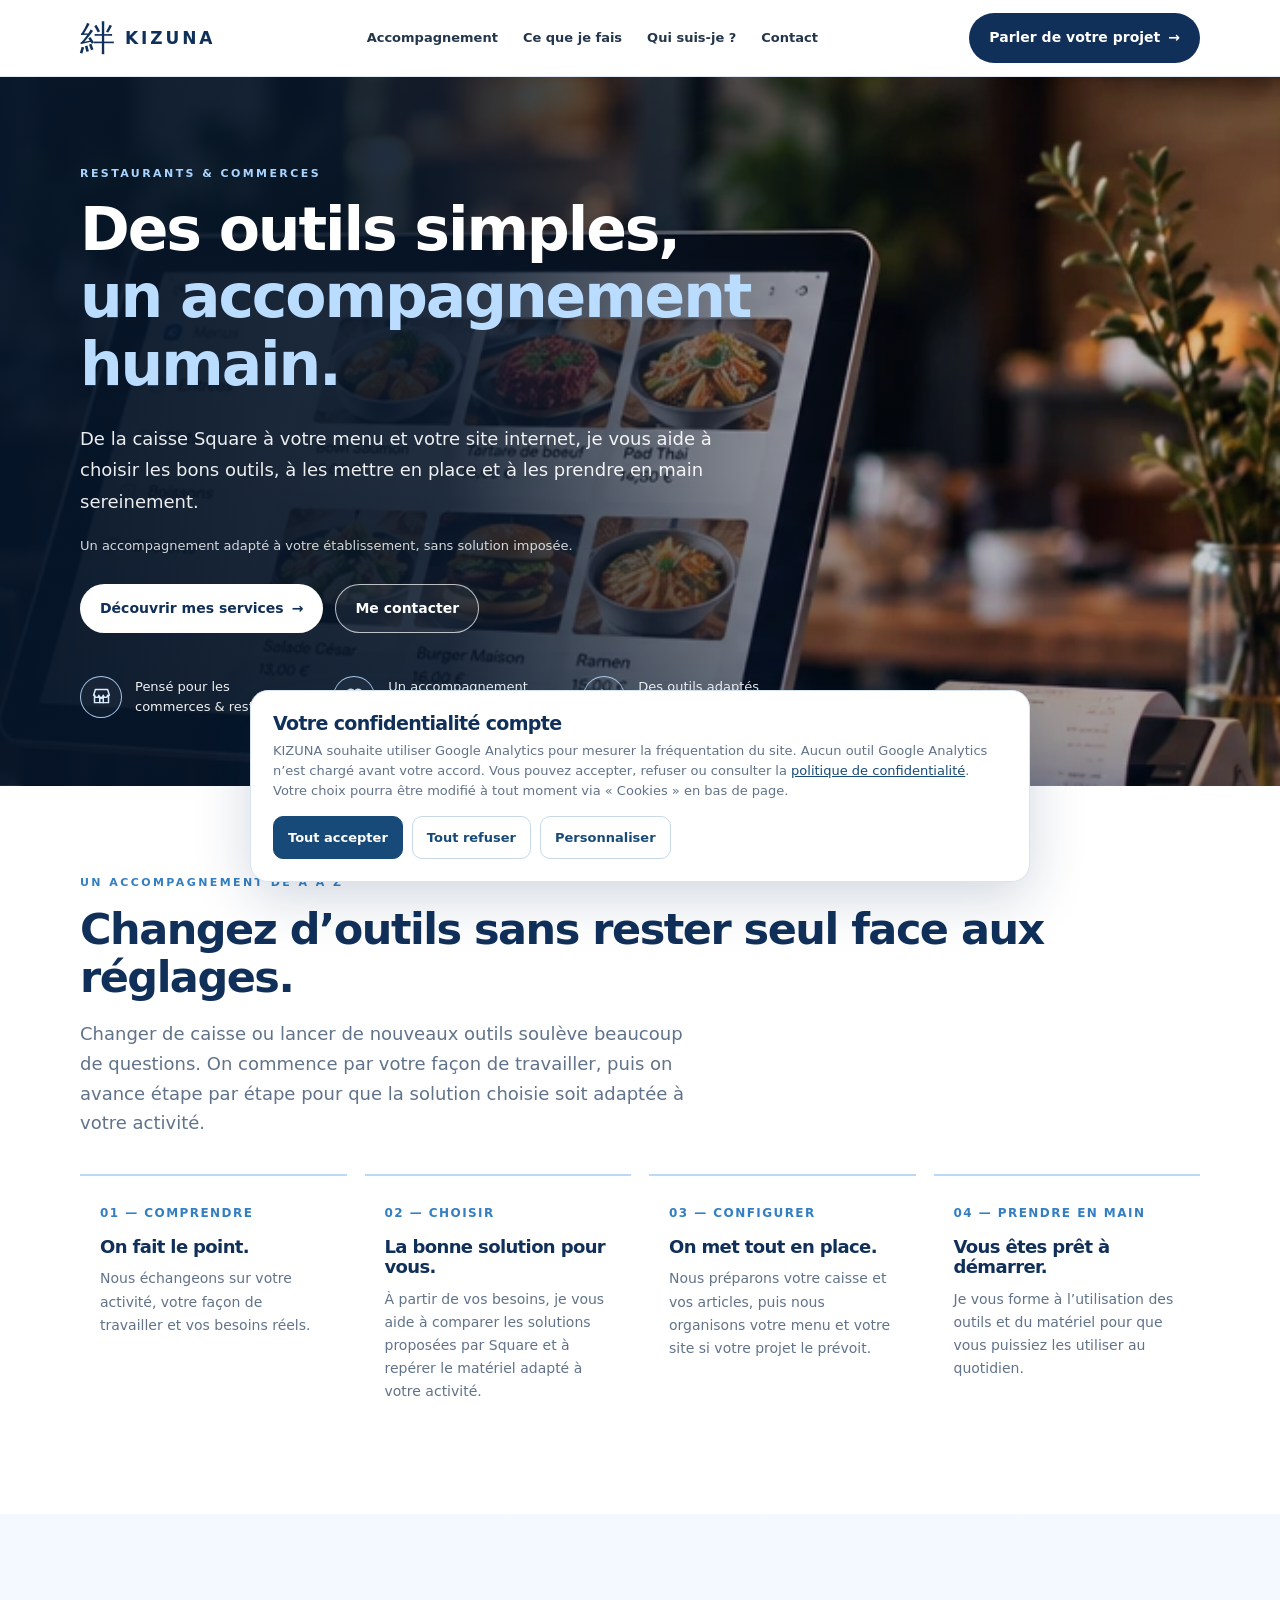
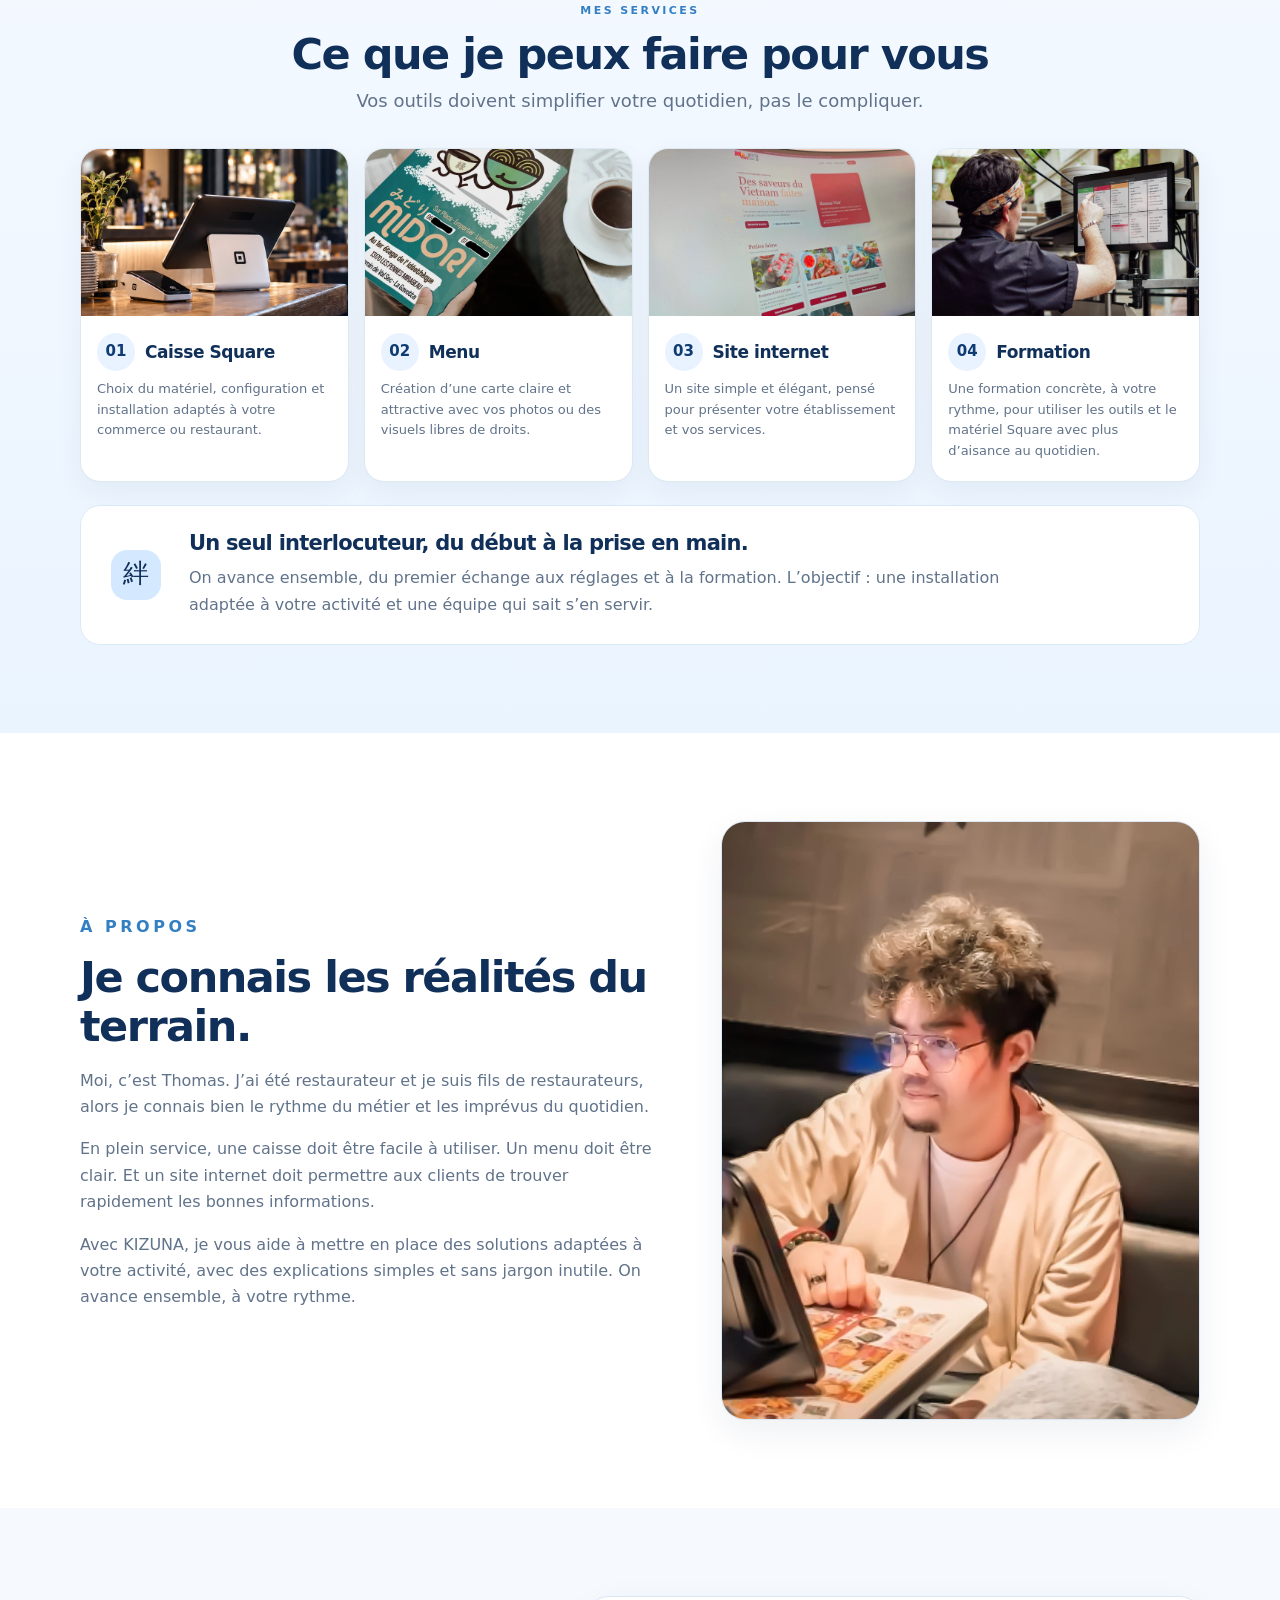
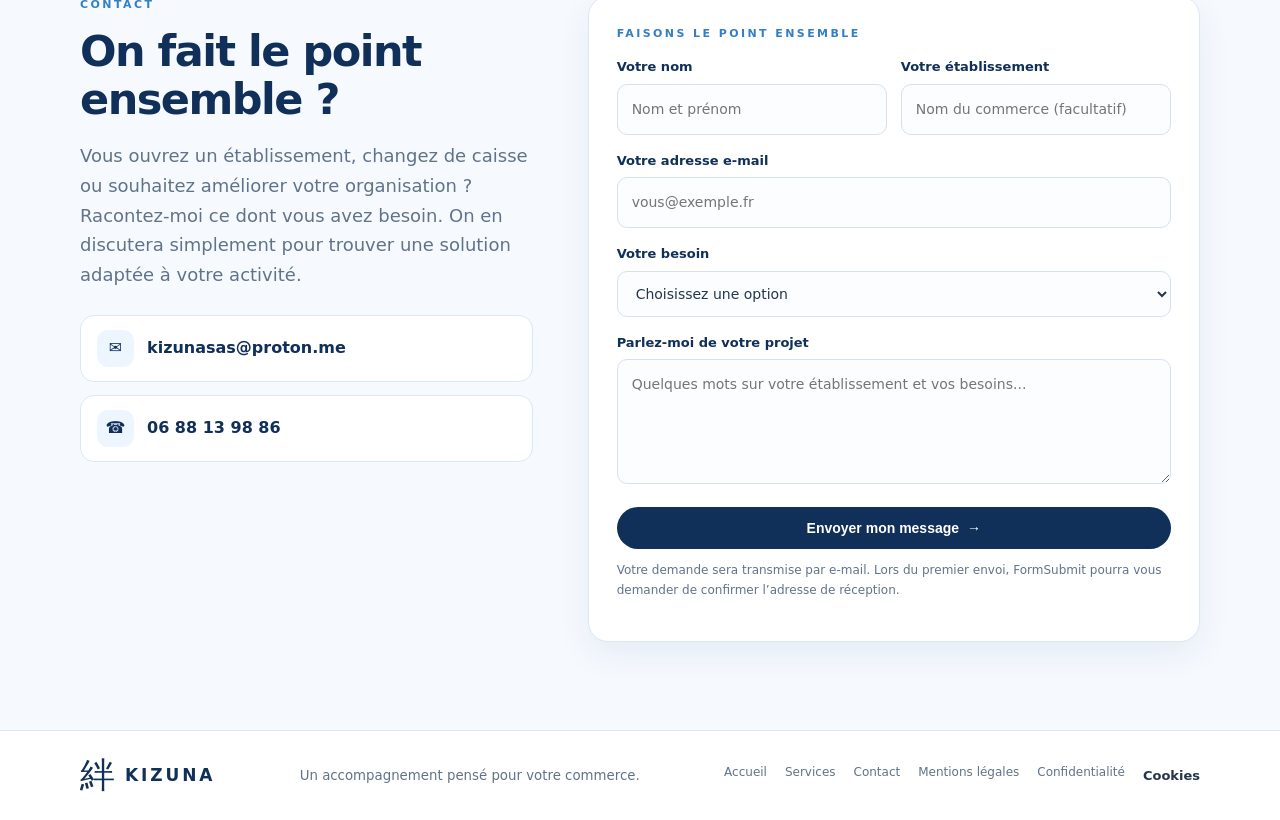
==== commit 0c5c520b: "Add files via upload" ====
--- a/index.html
+++ b/index.html
@@ -247,11 +247,10 @@
     </div>
   </div>
 </section>
-<section id="apropos"><div class="wrap about-grid"><div class="about-copy"><p class="eyebrow">Qui suis-je ?</p><h2>Je m’appelle Thomas.</h2><p>J’ai été restaurateur et je suis fils de restaurateurs. Je connais ce métier de l’intérieur, mais aussi les réalités des commerces : le rythme, les priorités qui changent et le besoin que les outils soient fiables.</p><p>Je sais qu’une caisse doit être simple à utiliser en plein service, qu’un menu doit être clair et qu’un site doit donner les bonnes informations sans faire perdre du temps.</p><p>Avec KIZUNA, je vous accompagne avec des explications concrètes et sans jargon inutile. On choisit les outils en fonction de vos besoins, pas l’inverse.</p></div><aside class="photo-frame about-photo"><img src="assets/portrait-terrain.webp" alt="Portrait en situation de travail dans un restaurant" loading="lazy"></aside></div></section>
-<section class="soft" id="contact"><div class="wrap contact-grid"><div><p class="eyebrow">Contact</p><h2>Parlons de votre projet.</h2><p class="lead">Vous ouvrez un établissement, changez de caisse ou souhaitez améliorer votre organisation ? Décrivez-moi votre situation. Nous ferons le point ensemble, simplement, pour voir ce qui vous serait vraiment utile.</p><div class="contact-info"><a class="contact-link" href="mailto:kizunasas@proton.me"><span aria-hidden="true">✉</span><span>kizunasas@proton.me</span></a><a class="contact-link" href="tel:+33688139886"><span aria-hidden="true">☎</span><span>06 88 13 98 86</span></a></div></div><form class="form-card" id="contact-form" name="contact-kizuna" method="POST" action="https://formsubmit.co/kizunasas@proton.me"><p class="eyebrow">Faisons le point ensemble</p><input type="hidden" name="_subject" value="Nouvelle demande depuis le site KIZUNA"><input type="hidden" name="_url" value="https://deltaraen.github.io/Kizuna-Studio/"><input type="hidden" name="_next" value="https://deltaraen.github.io/Kizuna-Studio/merci.html"><input type="hidden" name="_template" value="table"><input type="text" name="_honey" tabindex="-1" autocomplete="off" aria-hidden="true" style="position:absolute;left:-9999px;width:1px;height:1px"><div class="form-row"><div class="field"><label for="name">Votre nom</label><input id="name" name="name" autocomplete="name" required placeholder="Nom et prénom" aria-describedby="name-error"><p class="field-error" id="name-error">Merci d’indiquer votre nom.</p></div><div class="field"><label for="business">Votre établissement</label><input id="business" name="business" autocomplete="organization" placeholder="Nom du commerce (facultatif)"></div></div><div class="field"><label for="email">Votre adresse e-mail</label><input id="email" name="email" type="email" autocomplete="email" required placeholder="vous@exemple.fr" aria-describedby="email-error"><p class="field-error" id="email-error">Saisissez une adresse e-mail valide.</p></div><div class="field"><label for="project">Votre besoin</label><select id="project" name="project" required aria-describedby="project-error"><option value="" disabled selected>Choisissez une option</option><option>Choix et installation d’une caisse Square</option><option>Création ou mise en page d’un menu</option><option>Création d’un site internet</option><option>Formation aux outils Square</option><option>Un accompagnement complet</option><option>Autre demande</option></select><p class="field-error" id="project-error">Choisissez le sujet de votre demande.</p></div><div class="field"><label for="message">Parlez-moi de votre projet</label><textarea id="message" name="message" required placeholder="Quelques mots sur votre établissement et vos besoins..." aria-describedby="message-error"></textarea><p class="field-error" id="message-error">Ajoutez quelques mots sur votre projet.</p></div><button class="btn btn-primary" type="submit">Envoyer mon message <span aria-hidden="true">→</span></button><p class="form-hint">Votre demande sera transmise par e-mail. Lors du premier envoi, FormSubmit pourra vous demander de confirmer l’adresse de réception.</p><p id="form-status" class="form-hint" role="status" aria-live="polite"></p></form></div></section>
+<section id="apropos"><div class="wrap about-grid"><div class="about-copy"><p class="eyebrow">À propos</p><h2>Je connais les réalités du terrain.</h2><p>Moi, c’est Thomas. J’ai été restaurateur et je suis fils de restaurateurs, alors je connais bien le rythme du métier et les imprévus du quotidien.</p><p>En plein service, une caisse doit être facile à utiliser. Un menu doit être clair. Et un site internet doit permettre aux clients de trouver rapidement les bonnes informations.</p><p>Avec KIZUNA, je vous aide à mettre en place des solutions adaptées à votre activité, avec des explications simples et sans jargon inutile. On avance ensemble, à votre rythme.</p></div><aside class="photo-frame about-photo"><img src="assets/portrait-terrain.webp" alt="Portrait en situation de travail dans un restaurant" loading="lazy"></aside></div></section>
+<section class="soft" id="contact"><div class="wrap contact-grid"><div><p class="eyebrow">Contact</p><h2>On fait le point ensemble ?</h2><p class="lead">Vous ouvrez un établissement, changez de caisse ou souhaitez améliorer votre organisation ? Racontez-moi ce dont vous avez besoin. On en discutera simplement pour trouver une solution adaptée à votre activité.</p><div class="contact-info"><a class="contact-link" href="mailto:kizunasas@proton.me"><span aria-hidden="true">✉</span><span>kizunasas@proton.me</span></a><a class="contact-link" href="tel:+33688139886"><span aria-hidden="true">☎</span><span>06 88 13 98 86</span></a></div></div><form class="form-card" id="contact-form" name="contact-kizuna" method="POST" action="https://formsubmit.co/kizunasas@proton.me"><p class="eyebrow">Faisons le point ensemble</p><input type="hidden" name="_subject" value="Nouvelle demande depuis le site KIZUNA"><input type="hidden" name="_url" value="https://deltaraen.github.io/Kizuna-Studio/"><input type="hidden" name="_next" value="https://deltaraen.github.io/Kizuna-Studio/merci.html"><input type="hidden" name="_template" value="table"><input type="text" name="_honey" tabindex="-1" autocomplete="off" aria-hidden="true" style="position:absolute;left:-9999px;width:1px;height:1px"><div class="form-row"><div class="field"><label for="name">Votre nom</label><input id="name" name="name" autocomplete="name" required placeholder="Nom et prénom" aria-describedby="name-error"><p class="field-error" id="name-error">Merci d’indiquer votre nom.</p></div><div class="field"><label for="business">Votre établissement</label><input id="business" name="business" autocomplete="organization" placeholder="Nom du commerce (facultatif)"></div></div><div class="field"><label for="email">Votre adresse e-mail</label><input id="email" name="email" type="email" autocomplete="email" required placeholder="vous@exemple.fr" aria-describedby="email-error"><p class="field-error" id="email-error">Saisissez une adresse e-mail valide.</p></div><div class="field"><label for="project">Votre besoin</label><select id="project" name="project" required aria-describedby="project-error"><option value="" disabled selected>Choisissez une option</option><option>Choix et installation d’une caisse Square</option><option>Création ou mise en page d’un menu</option><option>Création d’un site internet</option><option>Formation aux outils Square</option><option>Un accompagnement complet</option><option>Autre demande</option></select><p class="field-error" id="project-error">Choisissez le sujet de votre demande.</p></div><div class="field"><label for="message">Parlez-moi de votre projet</label><textarea id="message" name="message" required placeholder="Quelques mots sur votre établissement et vos besoins..." aria-describedby="message-error"></textarea><p class="field-error" id="message-error">Ajoutez quelques mots sur votre projet.</p></div><button class="btn btn-primary" type="submit">Envoyer mon message <span aria-hidden="true">→</span></button><p class="form-hint">Votre demande sera transmise par e-mail. Lors du premier envoi, FormSubmit pourra vous demander de confirmer l’adresse de réception.</p><p id="form-status" class="form-hint" role="status" aria-live="polite"></p></form></div></section>
 </main><footer class="footer"><div class="wrap footer-inner"><a class="brand" href="#accueil"><span class="brand-mark" aria-hidden="true">絆</span><span class="brand-name">KIZUNA</span></a><small>Un accompagnement pensé pour votre commerce.</small><div class="footer-links"><a href="#accueil">Accueil</a><a href="#services">Services</a><a href="#contact">Contact</a><a href="mentions-legales.html">Mentions légales</a><a href="confidentialite.html">Confidentialité</a><button type="button" class="cookie-settings-link" id="open-cookie-settings">Cookies</button></div></div></footer>
 
-<div class="mobile-sticky-cta" aria-label="Contact rapide"><a class="btn btn-primary" href="#contact">Parler de mon projet <span aria-hidden="true">→</span></a></div>
 
 <script>
 // Le formulaire est envoyé directement à FormSubmit via la méthode POST native.
@@ -271,7 +270,7 @@
 (function(){
   // Sécurité par défaut : aucun script Google Analytics n'est chargé sans consentement explicite.
   // À renseigner uniquement après configuration réelle de GA4 (format G-XXXXXXXXXX).
-  const GA_MEASUREMENT_ID = '';
+  const GA_MEASUREMENT_ID = 'G-VGPX1RNNFK';
   const STORAGE_KEY = 'kizuna-analytics-consent-v1';
   const banner = document.getElementById('cookie-banner');
   const custom = document.getElementById('cookie-custom-panel');
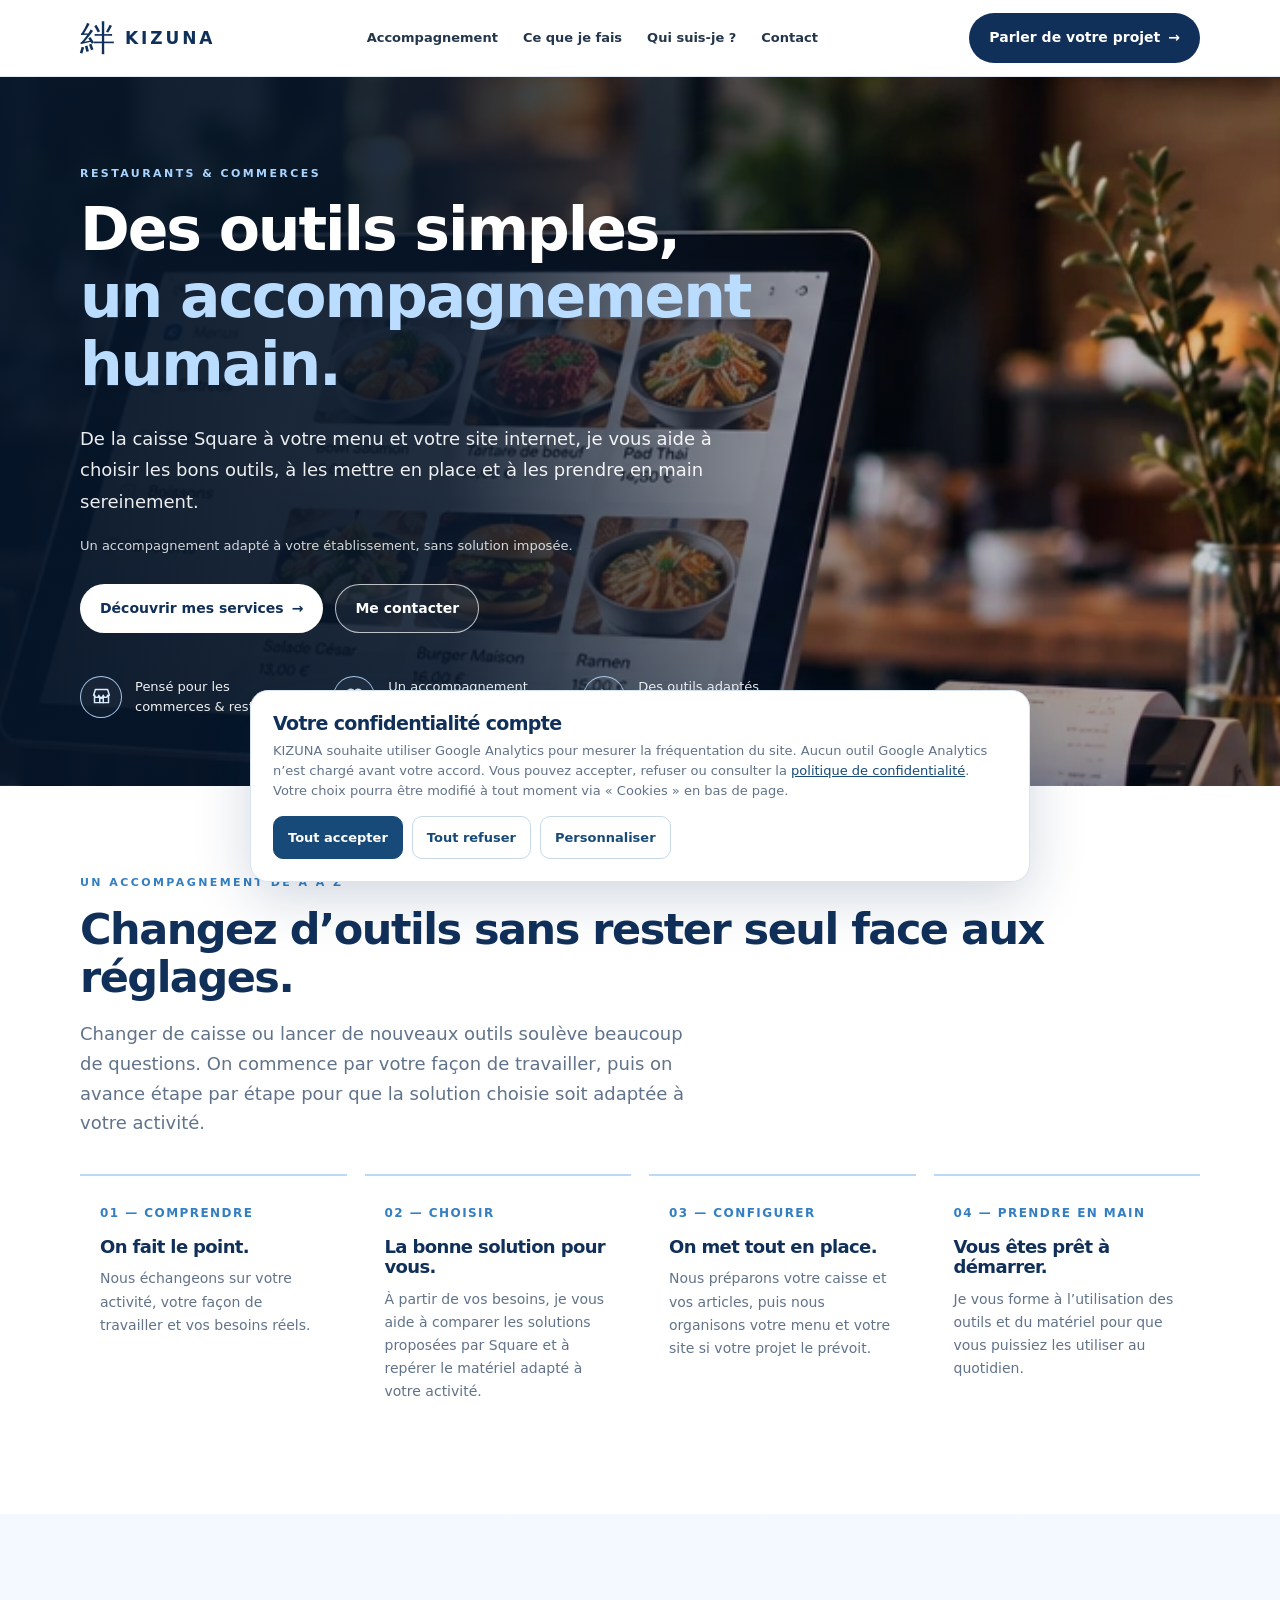
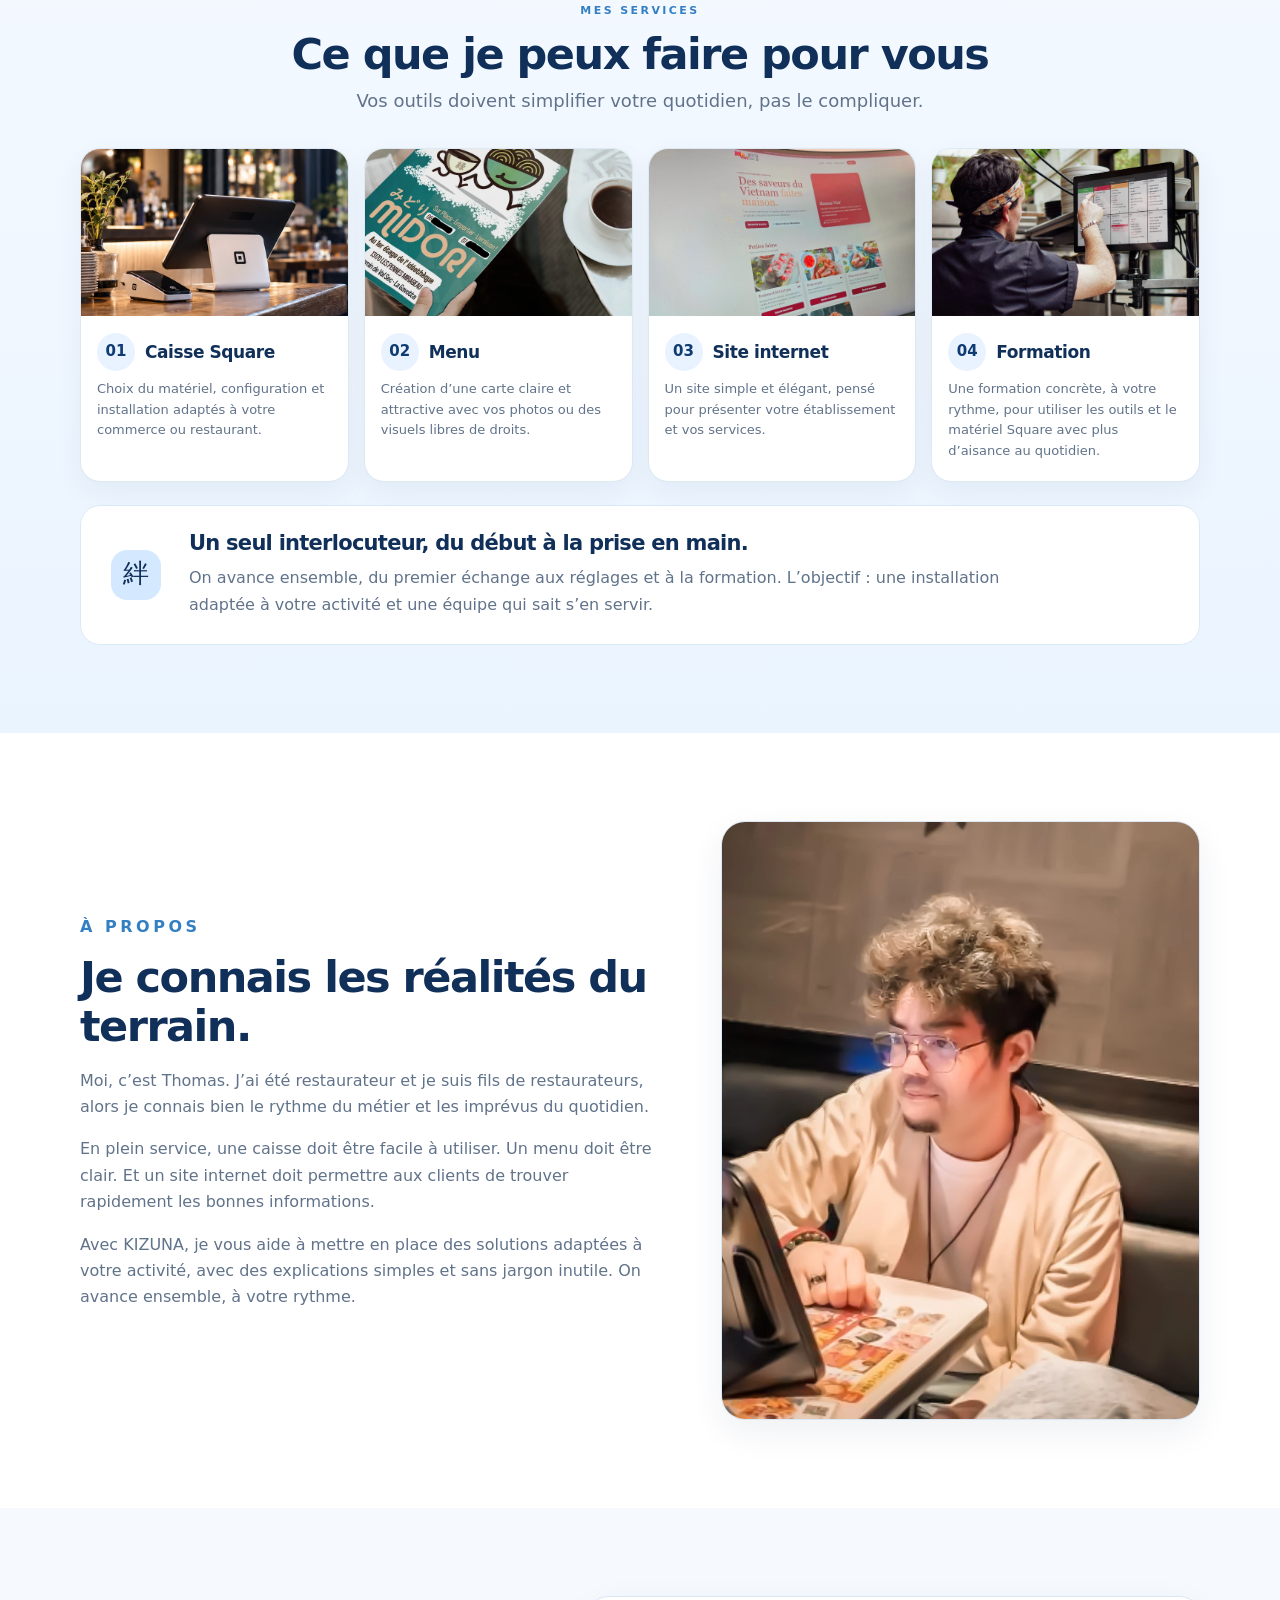
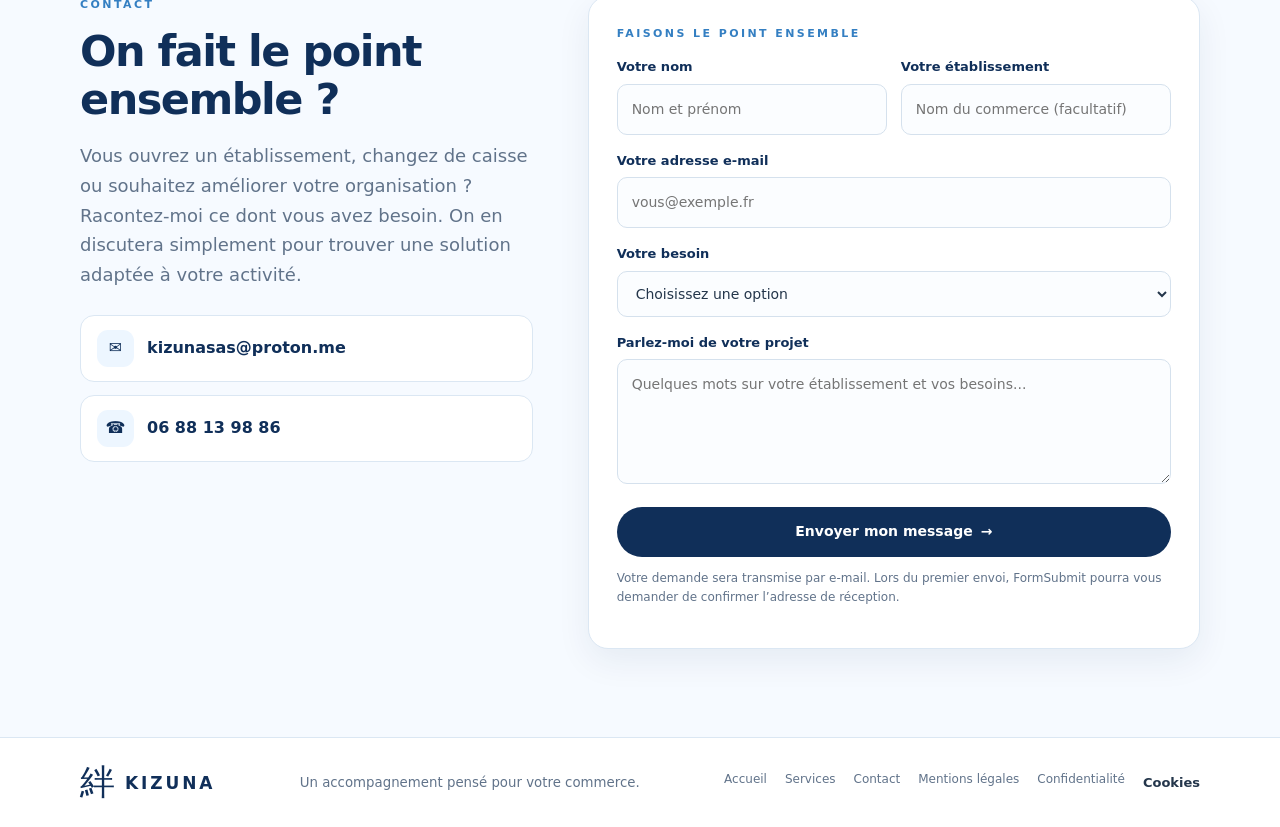
==== commit c1cf155f: "Add files via upload" ====
--- a/index.html
+++ b/index.html
@@ -177,6 +177,81 @@
  .service-card-image.menu-card-image img{object-position:center 54%}
 }
 
+
+/* Responsive polish: tablets and phones */
+img, video, iframe { max-width: 100%; }
+button, input, select, textarea { font: inherit; }
+a, button { -webkit-tap-highlight-color: transparent; }
+:focus-visible { outline: 3px solid #73b7f2; outline-offset: 3px; }
+
+@media (max-width: 900px) {
+  .wrap { width: min(100% - 36px, 720px); }
+  .nav { min-height: 68px; gap: 12px; flex-wrap: wrap; padding-block: 10px; }
+  .navlinks { gap: 14px; flex-wrap: wrap; justify-content: center; }
+  .navlinks a { font-size: 13px; }
+  .hero { padding: 58px 0 62px; }
+  .hero-grid { grid-template-columns: minmax(0, 1fr); gap: 30px; }
+  .hero-grid > * { min-width: 0; }
+  .hero h1 { max-width: 16ch; }
+  .visual-placeholder, .visual-placeholder.hero-photo { min-height: 280px; }
+  .hero-photo img { min-height: 280px; max-height: 420px; }
+  .intro-grid { grid-template-columns: minmax(0, 1fr); gap: 28px; }
+  .intro-mark { min-height: 170px; }
+  .intro-mark span { font-size: 76px; }
+  .process { grid-template-columns: repeat(2, minmax(0, 1fr)); }
+  section { padding: 64px 0; }
+}
+
+@media (max-width: 600px) {
+  html { scroll-padding-top: 112px; }
+  .wrap { width: calc(100% - 32px); }
+  .nav { justify-content: center; }
+  .brand { margin-right: auto; }
+  .brand-mark { font-size: 30px; }
+  .brand-name { font-size: 15px; }
+  .navlinks { order: 3; width: 100%; gap: 8px 16px; padding: 4px 0 2px; }
+  .navlinks a { font-size: 12px; }
+  .nav-cta { padding: 10px 13px; font-size: 12px; white-space: nowrap; }
+  section { padding: 52px 0; }
+  .hero { padding: 42px 0 48px; }
+  h1 { font-size: clamp(34px, 10vw, 46px); line-height: 1.06; margin-bottom: 17px; }
+  h2 { font-size: clamp(28px, 8vw, 36px); }
+  h3 { font-size: 19px; }
+  .lead { font-size: 16px; }
+  .hero-grid { gap: 24px; }
+  .hero-actions { display: grid; grid-template-columns: minmax(0, 1fr); gap: 10px; margin-top: 22px; }
+  .hero-actions .btn { width: 100%; min-height: 46px; }
+  .hero-note { font-size: 12px; }
+  .visual-placeholder, .visual-placeholder.hero-photo { min-height: 220px; border-radius: 18px; }
+  .hero-photo img { min-height: 220px; max-height: 300px; }
+  .service-grid, .process { grid-template-columns: minmax(0, 1fr); gap: 14px; }
+  .service { padding: 22px; }
+  .service-wide { grid-column: auto; grid-template-columns: 42px minmax(0, 1fr); gap: 12px; }
+  .service-symbol { width: 40px; height: 40px; border-radius: 12px; }
+  .step { padding: 19px 17px; }
+  .intro-copy p { font-size: 16px; }
+  .intro-mark { min-height: 145px; }
+  .intro-mark span { font-size: 64px; }
+  .contact-grid { grid-template-columns: minmax(0, 1fr) !important; gap: 24px !important; }
+  form { min-width: 0; }
+  input, select, textarea { width: 100%; min-width: 0; max-width: 100%; }
+  .btn, .nav-cta { min-height: 44px; }
+  footer .wrap { gap: 18px; }
+  footer a { overflow-wrap: anywhere; }
+  .cookie-banner { left: 12px !important; right: 12px !important; bottom: 12px !important; width: auto !important; max-width: none !important; padding: 16px !important; }
+  .cookie-banner .cookie-actions { display: grid; grid-template-columns: minmax(0, 1fr); gap: 8px; }
+  .cookie-banner button { width: 100%; min-height: 42px; }
+}
+
+@media (max-width: 380px) {
+  .wrap { width: calc(100% - 24px); }
+  .brand { gap: 6px; letter-spacing: .12em; }
+  .brand-name { font-size: 14px; }
+  .nav-cta { padding-inline: 10px; font-size: 11px; }
+  .navlinks { gap: 7px 12px; }
+  h1 { font-size: 33px; }
+}
+
 </style>
 </head>
 <body>
